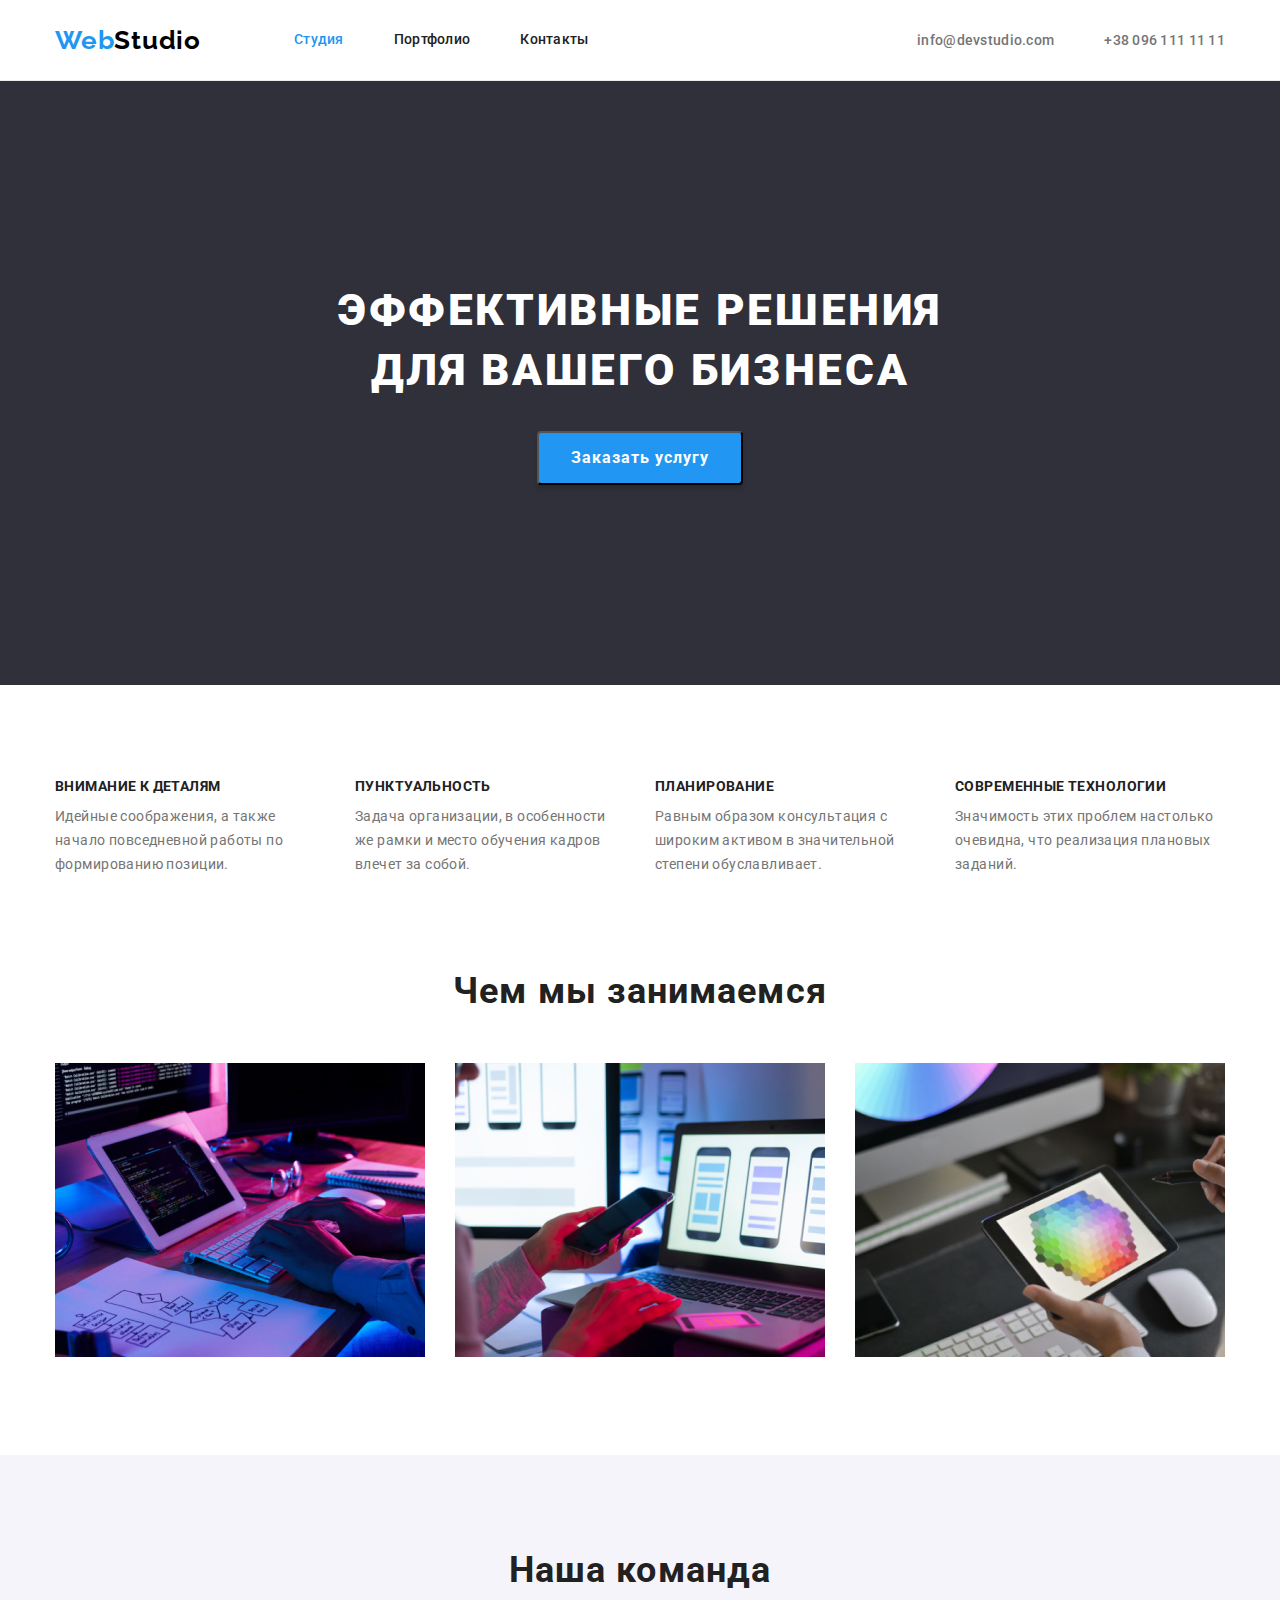
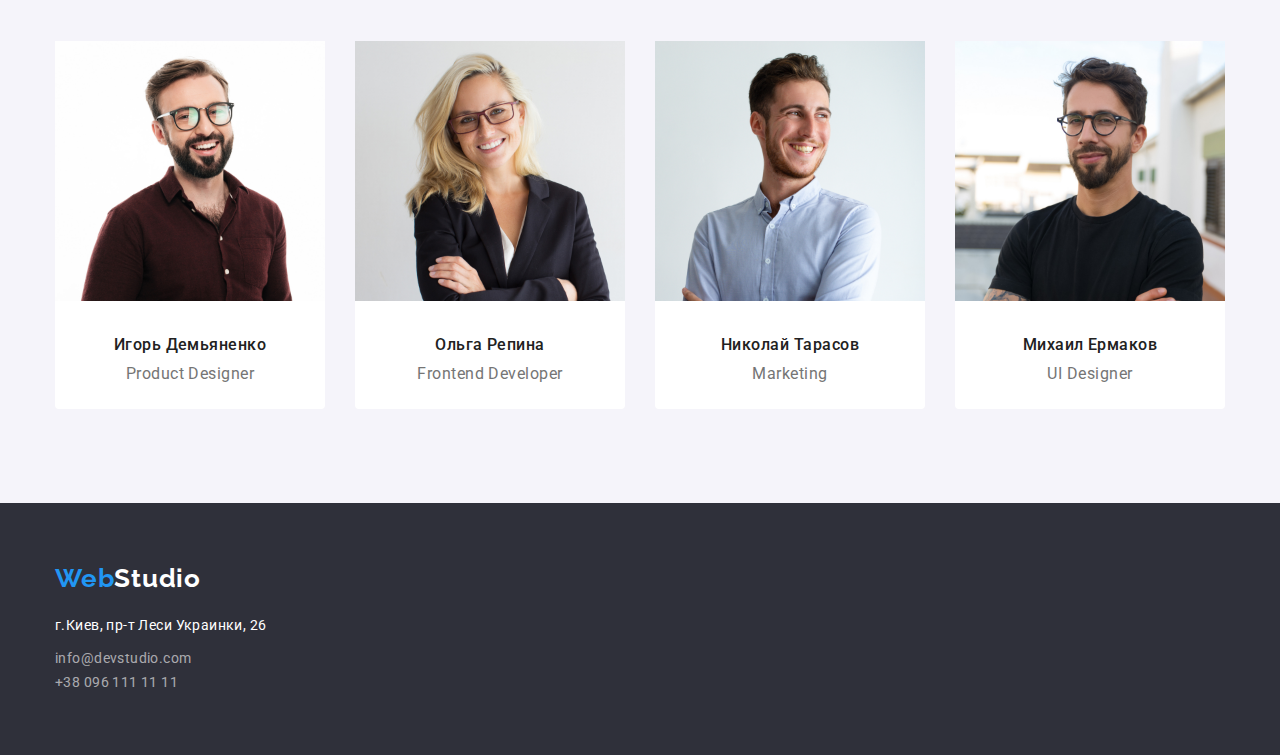
==== index.html @ 693d11c1 "Initial commit" ====
<!DOCTYPE html>
<html lang="en">
  <head>
    <meta charset="UTF-8" />
    <meta http-equiv="X-UA-Compatible" content="IE=edge" />
    <meta name="viewport" content="width=device-width, initial-scale=1.0" />
    <title>Студия</title>
    <!-- Шрифти -->
    <link rel="preconnect" href="https://fonts.googleapis.com" />
    <link rel="preconnect" href="https://fonts.gstatic.com" crossorigin />
    <link
      href="https://fonts.googleapis.com/css2?family=Raleway:wght@700&family=Roboto:wght@400;500;700;900&display=swap"
      rel="stylesheet"
    />
    <link
      rel="stylesheet"
      href="https://cdnjs.cloudflare.com/ajax/libs/modern-normalize/1.1.0/modern-normalize.min.css"
    />
    <link rel="stylesheet" href="./css/styles.css" />
  </head>

  <body>
    <!-- HEADER -->

    <header class="page-header">
      <nav class="container main-nav">
        <a href="./index.html" class="link-logo" aria-label="Логотип сайта Web Studio">
          <p class="logo">Web<span class="header-logo">Studio</span></p>
        </a>
        <ul class="site-nav list">
          <li class="item">
            <a href="./index.html" class="link current">Студия</a>
          </li>
          <li class="item">
            <a href="./portfolio.html" class="link">Портфолио</a>
          </li>
          <li class="item">
            <a href="" class="link">Контакты</a>
          </li>
        </ul>
        <ul class="header-group list">
          <li class="item">
            <a href="mailto:info@devstudio.com" class="contact-link">info@devstudio.com</a>
          </li>
          <li class="item">
            <a href="tel+380961111111" class="contact-link">+38 096 111 11 11</a>
          </li>
        </ul>
      </nav>
    </header>

    <main>
      <!-- HERO -->

      <section class="hero">
        <div class="container main-hero">
          <h1 class="hero-title">Эффективные решения<br />для вашего бизнеса</h1>
          <!-- <a href="" class="btn">Заказать услугу</a> -->

          <button class="btn" type="button">Заказать услугу</button>
        </div>
      </section>
      <!-- ABOUT -->

      <section class="about">
        <div class="container">
          <h2 class="section-title" hidden>Особенности</h2>
          <ul class="about-list list">
            <li class="item">
              <h3 class="about-txt">Внимание к деталям</h3>
              <p class="section-txt">
                Идейные соображения, а также начало повседневной работы по формированию позиции.
              </p>
            </li>
            <li class="item">
              <h3 class="about-txt">Пунктуальность</h3>
              <p class="section-txt">
                Задача организации, в особенности же рамки и место обучения кадров влечет за собой.
              </p>
            </li>
            <li class="item">
              <h3 class="about-txt">Планирование</h3>
              <p class="section-txt">
                Равным образом консультация с широким активом в значительной степени обуславливает.
              </p>
            </li>
            <li class="item">
              <h3 class="about-txt">Современные технологии</h3>
              <p class="section-txt">
                Значимость этих проблем настолько очевидна, что реализация плановых заданий.
              </p>
            </li>
          </ul>
        </div>
      </section>

      <!-- WORK -->

      <section class="work no-padding">
        <div class="container">
          <h2 class="section-title">Чем мы занимаемся</h2>
          <ul class="work-list list">
            <li class="item">
              <img
                src="./images/work-box/box-1.jpg"
                alt="написание кода"
                width="370"
                height="294"
              />
            </li>
            <li class="item">
              <img
                src="./images/work-box/box-2.jpg"
                alt="создание макета"
                width="370"
                height="294"
              />
            </li>
            <li class="item">
              <img
                src="./images/work-box/box-3.jpg"
                alt="визуальное оформление"
                width="370"
                height="294"
              />
            </li>
          </ul>
        </div>
      </section>

      <!-- TEAM -->

      <section class="section team">
        <div class="container">
          <h2 class="section-title">Наша команда</h2>
          <ul class="card-set list">
            <li class="team-card">
              <img
                class="team-img"
                src="./images/team-img/img-1.jpg"
                alt="фото Игорь Демьяненко"
                width="270"
                height="260"
              />
              <h3 class="member-title">Игорь Демьяненко</h3>
              <p class="member-position">Product Designer</p>
            </li>
            <li class="team-card">
              <img
                class="team-img"
                src="./images/team-img/img-2.jpg"
                alt="фото Ольга Репина"
                width="270"
                height="260"
              />
              <h3 class="member-title">Ольга Репина</h3>
              <p class="member-position">Frontend Developer</p>
            </li>
            <li class="team-card">
              <img
                class="team-img"
                src="./images/team-img/img-3.jpg"
                alt="фото Николай Тарасов"
                width="270"
                height="260"
              />
              <h3 class="member-title">Николай Тарасов</h3>
              <p class="member-position">Marketing</p>
            </li>
            <li class="team-card">
              <img
                class="team-img"
                src="./images/team-img/img-4.jpg"
                alt="фото Михаил Ермаков"
                width="270"
                height="260"
              />
              <h3 class="member-title">Михаил Ермаков</h3>
              <p class="member-position">UI Designer</p>
            </li>
          </ul>
        </div>
      </section>
    </main>

    <!-- FOOTER -->

    <footer class="footer no-padding">
      <div class="container footer-main">
        <a href="./index.html" class="link-logo" aria-label="Логотип сайта Web Studio">
          <p class="logo">Web<span class="footer-logo">Studio</span></p>
        </a>
        <address class="footer-group">
          <p class="contact">г.Киев, пр-т Леси Украинки, 26</p>
          <ul class="cont-list list">
            <li class="item">
              <a href="mailto:info@devstudio.com" class="contact-link">info@devstudio.com</a>
            </li>
            <li class="item">
              <a href="tel+380961111111" class="contact-link">+38 096 111 11 11</a>
            </li>
          </ul>
        </address>
      </div>
    </footer>
  </body>
</html>
---- css/styles.css ----
:root {
    --maim-font: 'Roboto', sans-serif;
    --secondary-font: 'Raleway', sans-serif;

    /*text color*/
    --main-txt-cl: #000000;
    --secondary-txt-cl: #757575;
    --accent-cl: #2196F3;
    --accent-btn-cl: #188CE8;
    --nav-cl: #212121;
    --hero-txt-cl: #ffffff;

    /* letter spacing */
    --ls-primary: 0.03em;
    --ls-second: 0.02em;
    --ls-thirt: 0.06em;

    /* background color */
    --main-bg-cl: #E5E5E5;
    --secondary-bg-cl: #F5F4FA;
    --dark-bg-cl: #2F303A;

}

/* Body */

html {
    box-sizing: border-box;
}

*,
*::before,
*::after {
    box-sizing: inherit;
}

body {
    margin: 0;
    font-family: var(--maim-font);
    background-color: var(--hero-txt-cl);
    color: var(--main-txt-cl);    
}

h1,
h2,
h3,
p {
    margin-top: 0;
    margin-bottom: 0;
}

.container {
    
    width: 1200px;
    padding: 0 15px;
    margin: 0 auto;
    /* outline: 2px solid turquoise; */
}

.list, .proj-list {
    padding: 0;
    margin: 0;
    list-style: none;
}

/* Header */

.page-header {
    border-bottom: 1px solid #ECECEC
}

.header-group,
.site-nav {
    display: flex;
}

.header-group {
    padding: 0;
    margin-left: auto;
}

.main-nav {
    display: flex;
    align-items: center; 
}

.site-nav {
    margin-left: 93px;
}


.site-nav .item + .item {
    margin-left: 50px;
}

.logo {
    margin: 0;
    padding: 0;
    /* outline: 2px solid tomato; */
}

.link-logo {
    text-decoration: none;
    font-family: var(--secondary-font);
    font-weight: 700;
    font-size: 26px;
    line-height: 1.19;
    letter-spacing: var(--ls-primary);
    color: var(--accent-cl);
}

.header-logo {
    color: var(--main-txt-cl); 
}

.site-nav .link {
    display: block;
    padding-top: 32px;
    padding-bottom: 32px;

    font-weight: 500;
    font-size: 14px;
    line-height: 1.14;
    letter-spacing: var(--ls-second);
    text-decoration: none;
    
    color: var(--nav-cl);
}

.site-nav .link:hover,
.site-nav .link:focus {
    color: var(--accent-cl);
}

.site-nav .link:active {
    color: var(--accent-cl);
    filter: drop-shadow(0px 4px 4px rgba(0, 0, 0, 0.25));
}

.link.current {
    font-weight: 500;
    font-size: 14px;
    line-height: 1.14;
    letter-spacing: var(--ls-second);

    color: var(--accent-cl);
}

/* Header Group */
.header-group .item + .item {
    margin-left: 50px;
}

.header-group .contact-link {
    font-weight: 500;
    font-size: 14px;
    line-height: 1.14;
    letter-spacing: var(--ls-second);

    color: var(--secondary-txt-cl);
    text-decoration: none;
}

.header-group .contact-link:hover,
.header-group .contact-link:focus {
    color: var(--accent-cl);
}

/* Hero */

.hero {
    padding-top: 200px;
    padding-bottom: 200px;
         
    text-align: center;
    background-color: var(--dark-bg-cl);
}

/* .container.main-hero {
    padding-top: 200px;
} */

.hero-title {
    margin-top: 0px;
    margin-bottom: 30px;

    font-weight: 900;
    font-size: 44px;
    line-height: 1.36;
    letter-spacing: var(--ls-thirt);
    text-transform: uppercase;
    
    color: var(--hero-txt-cl);
    background-color: var(--dark-bg-cl);
}

.btn {
    padding: 10px 32px;
    /* margin-bottom: 200px; */

    display: inline-block;
    font-family: inherit;
    font-weight: 700;
    font-size: 16px;
    line-height: 1.88;
    text-align: center;
    text-decoration: none;
    letter-spacing: var(--ls-thirt);

    background-color: var(--accent-cl);
    color: var(--hero-txt-cl);
    box-shadow: 0px 4px 4px rgba(0, 0, 0, 0.15);
    border-radius: 4px;
    cursor: pointer;
}

.btn:hover,
.btn:focus {
    background: var(--accent-btn-cl);
}

/* Особенности About */

.section.no-padding {
    padding-top: 0;
    padding-bottom: 0;
}

.about .list {
    display: flex;
}

.about {
    padding-top: 94px;
    padding-bottom: 94px;
}

.section-title {
    margin-top: 0;

    font-weight: 700;
    font-size: 36px;
    line-height: 1.17;
    text-align: center;
    letter-spacing: var(--ls-primary);

    color: var(--nav-cl);
}



/* .about-list {
    padding-top: 94px;
    padding-bottom: 94px;
} */

.about-list .item {
    width: 270px;
}

.about-list .item + .item {
    margin-left: 30px;
}

.about-txt {
    margin-top: 0;
    margin-bottom: 10px;
}


.list .about-txt {
    font-weight: 700;
    font-size: 14px;
    line-height: 1.14;
    letter-spacing: var(--ls-primary);
    text-transform: uppercase;
    
    color: var(--nav-cl);
}

.list .section-txt {
    margin-top: 0;
    margin-bottom: 0;

    font-size: 14px;
    line-height: 1.71;
    letter-spacing: var(--ls-primary);

    color: var(--secondary-txt-cl);
}

/* Work */

.work {
    padding-bottom: 94px;
}

.work .list {
    display: flex;
}

/* .work-list .item {
    padding-bottom: 94px;
} */

.work-list .item + .item {
    margin-left: 30px;
}

.work .section-title {
    padding-top: 0;
    padding-bottom: 0;
    margin-top: 0;
    margin-bottom: 50px;
}

/* TEAM */

.team {
    padding-top: 94px;
    padding-bottom: 94px;

}

.card-set {
    display: flex;
    margin-left: 0px;
    margin-top: 0;
    margin-bottom: 0;
    padding: 0;
}

.team-card {
    margin-left: 0;
    margin-right: 30px;

    border-radius: 0px 0px 4px 4px;
}

.team-card:last-child {
    margin-right: 0;
}

.team .section-title {
    padding-bottom: 0;
    margin-top: 0;
    margin-bottom: 50px;
}

.team {
    justify-content: center;

    background-color: var(--secondary-bg-cl);
}

.team-card {
    width: 270px;
    height: 368px;

    background-color: var(--hero-txt-cl);
}

.member-title {
    margin-top: 30px;

    font-weight: 500;
    font-size: 16px;
    line-height: 1.19;
    text-align: center;
    letter-spacing: var(--ls-primary);
    
    color: var(--nav-cl);
}

.member-position {
    margin-top: 10px;
    
    font-size: 16px;
    line-height: 1.19;
    text-align: center;
    letter-spacing: var(--ls-primary);
    
    color: var(--secondary-txt-cl);
}

/* ПОРТФОЛИО */

.filter {
    padding-top: 94px;
    padding-bottom: 94px;
}

.list-btn {
    display: flex;
    justify-content: center;
    margin-top: 0;
    margin-bottom: 50px;
    padding-left: 0;
}

.list-btn .item + .item {
    margin-left: 8px;
}

.list-btn, .proj-list a {
    list-style: none;
    text-decoration: none;
}

.list-btn button {
    padding: 6px 22px;
    

    font-family: inherit;
    font-weight: 500;
    font-size: 16px;
    line-height: 1.62;
    text-align: center;
    letter-spacing: var(--ls-primary);

    color: var(--nav-cl);
    background-color: var(--secondary-bg-cl);
    border-radius: 4px;
    border-color: var(--secondary-bg-cl);
    cursor: pointer;
}

.list-btn button:hover,
.list-btn button:focus {
    color: var(--hero-txt-cl);
    background-color: var(--accent-cl);
}

.proj-list {
    display: flex;
    flex-wrap: wrap;
}

.proj-list .item {
    width: 370px;
    margin-right: 30px;
    margin-bottom: 30px;
}

.proj-list .item:nth-child(3n) {
    margin-right: 0;
}

.proj-list .item:nth-last-child(-n+3) {
    margin-bottom: 0px;
}

.proj-name {
    font-weight: 700;
    font-size: 18px;
    line-height: 2;
    letter-spacing: var(--ls-thirt);
    margin-bottom: 4px;

    color: var(--nav-cl);
}

.proj-type {
    font-weight: 400;
    font-size: 16px;
    line-height: 1.88;
    letter-spacing: var(--ls-primary);

    color: var(--secondary-txt-cl);
}

.card-image {
    display: block;
}

.border-card {
    border: 1px solid #EEEEEE;
    padding: 20px 24px;
}

/* Footer */

.footer {
    padding-top: 60px;
    padding-bottom: 60px;
    background-color: var(--dark-bg-cl);
}

.cont-list .item {
    padding-top: 0;
    padding-bottom: 0;
}

.contact {
    margin-bottom: 9px;
}

.footer-main {
    display: block;
}

.footer-main .logo {
    margin-bottom: 20px;
}
.footer-logo {
    color: var(--hero-txt-cl);
}

.footer-group {
    display: block;
    /* padding-bottom: 60px; */
    width: 231px;
}

.cont-list {
    display: block;
}

/* .cont-list .contact-link {
    margin-bottom: 9px;
} */

.footer-group .contact-link {
    margin-bottom: 9px;
    font-style: normal;
    font-size: 14px;
    line-height: 1.71;
    letter-spacing: var(--ls-primary);

    color: rgba(255, 255, 255, 0.6);
    text-decoration: none;
}

.footer-group .contact-link:hover,
.footer-group .contact-link:focus {
    color: var(--accent-cl);
}

.contact {
    font-family: inherit;
    font-style: normal;
    font-size: 14px;
    line-height: 1.71;
    letter-spacing: var(--ls-primary);
    color: var(--hero-txt-cl);
}
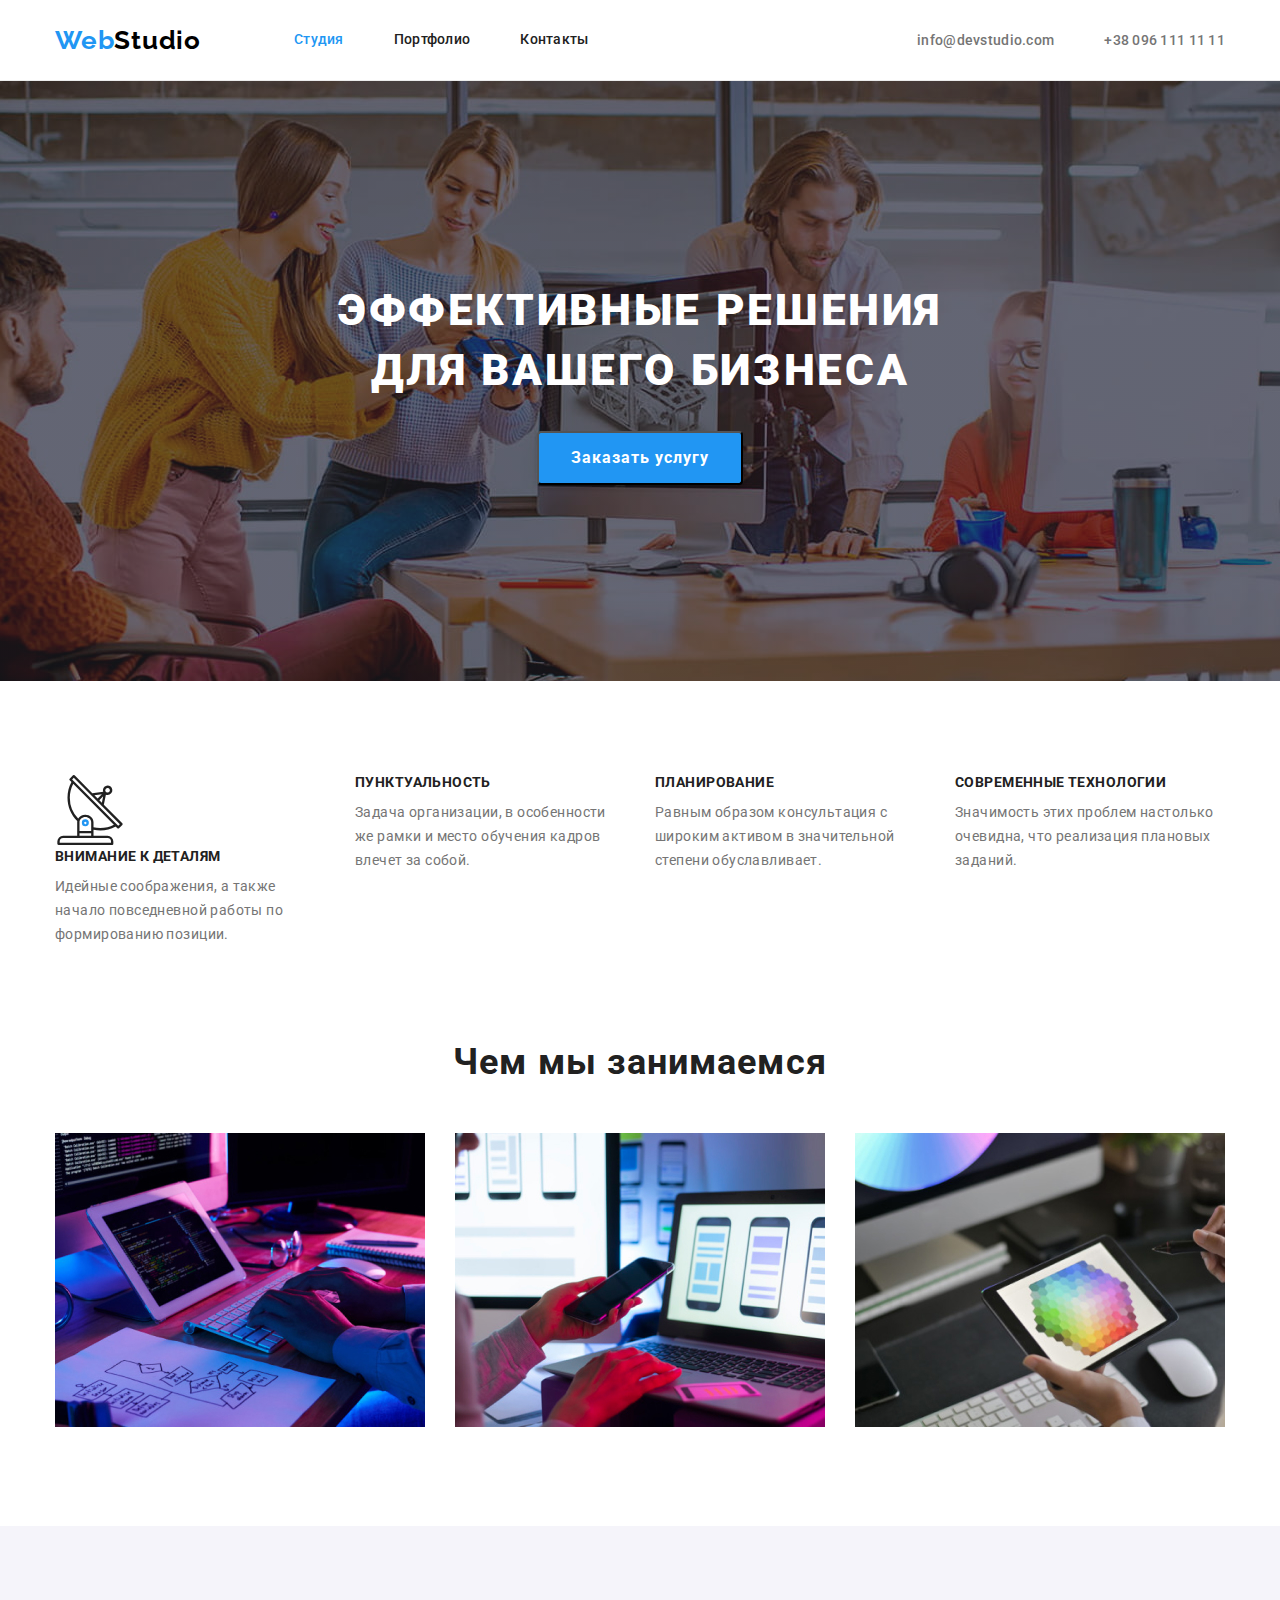
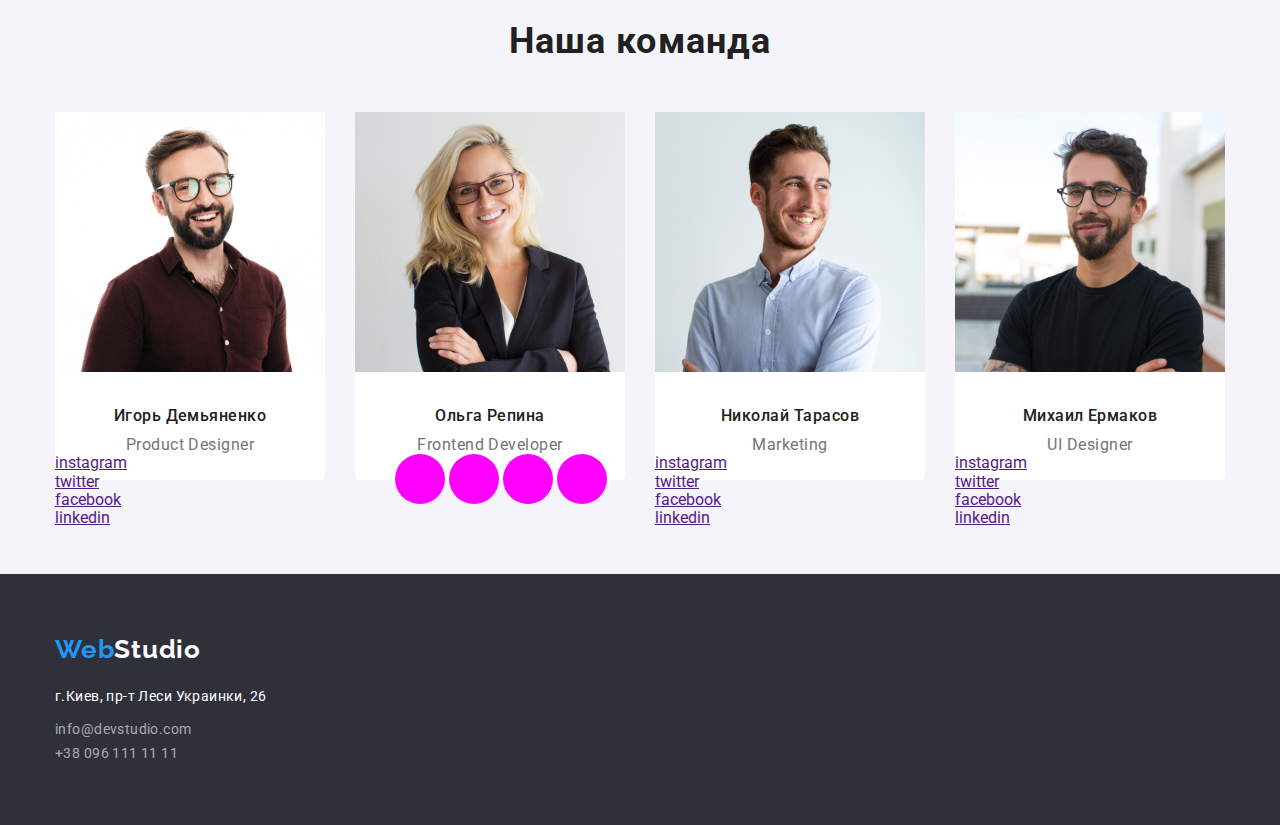
==== commit 72de4b6d: "try1" ====
--- a/index.html
+++ b/index.html
@@ -58,7 +58,6 @@
           <!-- <a href="" class="btn">Заказать услугу</a> -->
 
           <button class="btn" type="button">Заказать услугу</button>
-        </div>
       </section>
       <!-- ABOUT -->
 
@@ -66,25 +65,30 @@
         <div class="container">
           <h2 class="section-title" hidden>Особенности</h2>
           <ul class="about-list list">
-            <li class="item">
+            <li class="item icon-antenna">
+              <!-- <div class="icon-border"> -->
+              <svg class="about-icon" width="70" height="70">
+                <use href="./images/icons/symbol-defs.svg#icon-antenna"></use>
+              </svg>
+              <!-- </div> -->
               <h3 class="about-txt">Внимание к деталям</h3>
               <p class="section-txt">
                 Идейные соображения, а также начало повседневной работы по формированию позиции.
               </p>
             </li>
-            <li class="item">
+            <li class="item icon-clock">
               <h3 class="about-txt">Пунктуальность</h3>
               <p class="section-txt">
                 Задача организации, в особенности же рамки и место обучения кадров влечет за собой.
               </p>
             </li>
-            <li class="item">
+            <li class="item icon-diagramma">
               <h3 class="about-txt">Планирование</h3>
               <p class="section-txt">
                 Равным образом консультация с широким активом в значительной степени обуславливает.
               </p>
             </li>
-            <li class="item">
+            <li class="item icon-astronaut">
               <h3 class="about-txt">Современные технологии</h3>
               <p class="section-txt">
                 Значимость этих проблем настолько очевидна, что реализация плановых заданий.
@@ -144,6 +148,28 @@
               />
               <h3 class="member-title">Игорь Демьяненко</h3>
               <p class="member-position">Product Designer</p>
+              <ul class="social list">
+                  <li class="social-item">
+                    <a class="social-link link" href="" target="_blank" rel="noopener noreferrer"
+                      >instagram</a
+                    >
+                  </li>
+                  <li class="social-item">
+                    <a class="social-link link" href="" target="_blank" rel="noopener noreferrer"
+                      >twitter</a
+                    >
+                  </li>
+                  <li class="social-item">
+                    <a class="social-link link" href="" target="_blank" rel="noopener noreferrer"
+                      >facebook</a
+                    >
+                  </li>
+                  <li class="social-item">
+                    <a class="social-link link" href="" target="_blank" rel="noopener noreferrer"
+                      >linkedin</a
+                    >
+                  </li>
+                </ul>
             </li>
             <li class="team-card">
               <img
@@ -155,6 +181,37 @@
               />
               <h3 class="member-title">Ольга Репина</h3>
               <p class="member-position">Frontend Developer</p>
+              <ul>
+                <li class="team-card-bg">
+                  <a href="" class="social-link">
+                    <svg class="social-icon" width="20" height="20">
+                      <use href="./images/icons/symbol-defs.svg#instagram"></use>
+                    </svg>
+                  </a>
+                </li>
+                <li class="team-card-bg">
+                  <a href="" class="social-link">
+                    <svg class="social-icon" width="20" height="20">
+                      <use href="./images/icons/symbol-defs.svg#twitter"></use>
+                    </svg>
+                  </a>
+                </li>
+                <li class="team-card-bg">
+                  <a href="" class="social-link">
+                    <svg class="social-icon" width="20" height="20">
+                      <use href="./images/icons/symbol-defs.svg#facebook"></use>
+                    </svg>
+                  </a>
+                </li>
+                <li class="team-card-bg">
+                  <a href="" class="social-link">
+                    <svg class="social-icon" width="20" height="20">
+                      <use href="./images/icons/symbol-defs.svg#linkedin"></use>
+                    </svg>
+                  </a>
+                </li>
+                
+              </ul>
             </li>
             <li class="team-card">
               <img
@@ -166,6 +223,28 @@
               />
               <h3 class="member-title">Николай Тарасов</h3>
               <p class="member-position">Marketing</p>
+              <ul class="social list">
+                  <li class="social-item">
+                    <a class="social-link link" href="" target="_blank" rel="noopener noreferrer"
+                      >instagram</a
+                    >
+                  </li>
+                  <li class="social-item">
+                    <a class="social-link link" href="" target="_blank" rel="noopener noreferrer"
+                      >twitter</a
+                    >
+                  </li>
+                  <li class="social-item">
+                    <a class="social-link link" href="" target="_blank" rel="noopener noreferrer"
+                      >facebook</a
+                    >
+                  </li>
+                  <li class="social-item">
+                    <a class="social-link link" href="" target="_blank" rel="noopener noreferrer"
+                      >linkedin</a
+                    >
+                  </li>
+                </ul>
             </li>
             <li class="team-card">
               <img
@@ -177,6 +256,28 @@
               />
               <h3 class="member-title">Михаил Ермаков</h3>
               <p class="member-position">UI Designer</p>
+              <ul class="social list">
+                  <li class="social-item">
+                    <a class="social-link link" href="" target="_blank" rel="noopener noreferrer"
+                      >instagram</a
+                    >
+                  </li>
+                  <li class="social-item">
+                    <a class="social-link link" href="" target="_blank" rel="noopener noreferrer"
+                      >twitter</a
+                    >
+                  </li>
+                  <li class="social-item">
+                    <a class="social-link link" href="" target="_blank" rel="noopener noreferrer"
+                      >facebook</a
+                    >
+                  </li>
+                  <li class="social-item">
+                    <a class="social-link link" href="" target="_blank" rel="noopener noreferrer"
+                      >linkedin</a
+                    >
+                  </li>
+                </ul>
             </li>
           </ul>
         </div>
--- a/css/styles.css
+++ b/css/styles.css
@@ -161,19 +161,51 @@
     text-decoration: none;
 }
 
+
+
 .header-group .contact-link:hover,
 .header-group .contact-link:focus {
     color: var(--accent-cl);
 }
 
+/* .header-group .contact-link::before {
+    content: "";
+    width: 20px;
+    height: 20px;
+    margin-right: 10px; */
+    /* background-color: red; */
+    /* background-image: url(../images/Logo/WebStudio.png);
+    background-size: contain; */
+    /* outline: 1px solid plum;
+}
+
+.header-group .contact-link::before:hover,
+.header-group .contact-link::before:focus {
+    color: var(--accent-cl);
+} */
+
+
+
 /* Hero */
 
 .hero {
     padding-top: 200px;
     padding-bottom: 200px;
+    
          
     text-align: center;
     background-color: var(--dark-bg-cl);
+    background-image: linear-gradient(
+        to right, rgba(47, 48, 58, 0.4), rgba(47, 48, 58, 0.4)),
+        url(../images/background/Img-rep.jpg);
+    background-repeat: no-repeat;
+    background-position: center;
+    background-size: cover;
+    margin-left: auto;
+    margin-right: auto;
+    height: 600px;
+    max-width: 1600px;
+    
 }
 
 /* .container.main-hero {
@@ -191,7 +223,7 @@
     text-transform: uppercase;
     
     color: var(--hero-txt-cl);
-    background-color: var(--dark-bg-cl);
+    /* background-color: var(--dark-bg-cl); */
 }
 
 .btn {
@@ -262,9 +294,52 @@
     margin-left: 30px;
 }
 
+.about-list .item: {
+    display: block;
+    content: "";
+    
+    height: 120px;
+    
+    
+    background-size: contain;
+    background-repeat: no-repeat;
+    background-position: center;
+    background-color: #F5F4FA;
+    margin-bottom: 30px;
+}
+
+/* .icon-antenna::before {
+    background-image: url(../images/icons/antenna\ 1.svg);
+}
+
+.icon-clock::before {
+    background-image: url(../images/icons/clock\ 1.svg);
+}
+
+.icon-diagramma::before {
+    background-image: url(../images/icons/diagram\ 1.svg);
+}
+
+.icon-astronaut::before {
+    background-image: url(../images/icons/astronaut\ 1.svg);
+} */
+
 .about-txt {
     margin-top: 0;
     margin-bottom: 10px;
+}
+
+.icon-border {
+    width: 270px;
+    height: 120px;
+    
+    border-radius: 4px;
+    border: 1px solid rgba(175, 177, 184, 1)
+}
+
+.about-icon {
+    bo
+    align-items: center;
 }
 
 
@@ -359,6 +434,27 @@
 
     background-color: var(--hero-txt-cl);
 }
+
+.team-card-bg {
+    display: inline-block;
+    height: 50px;
+    width: 50px;
+    /* background-image: url(../images/icons/Logo.svg); */
+    background-color:#f0f;
+    background-size: 20px;
+    background-repeat: no-repeat;
+    background-position: center;
+    border-radius: 50%;
+}
+
+.team-card-bg:hover {
+    background-color: teal;
+} 
+
+/* .social-link {
+    display: inline-block;
+
+} */
 
 .member-title {
     margin-top: 30px;
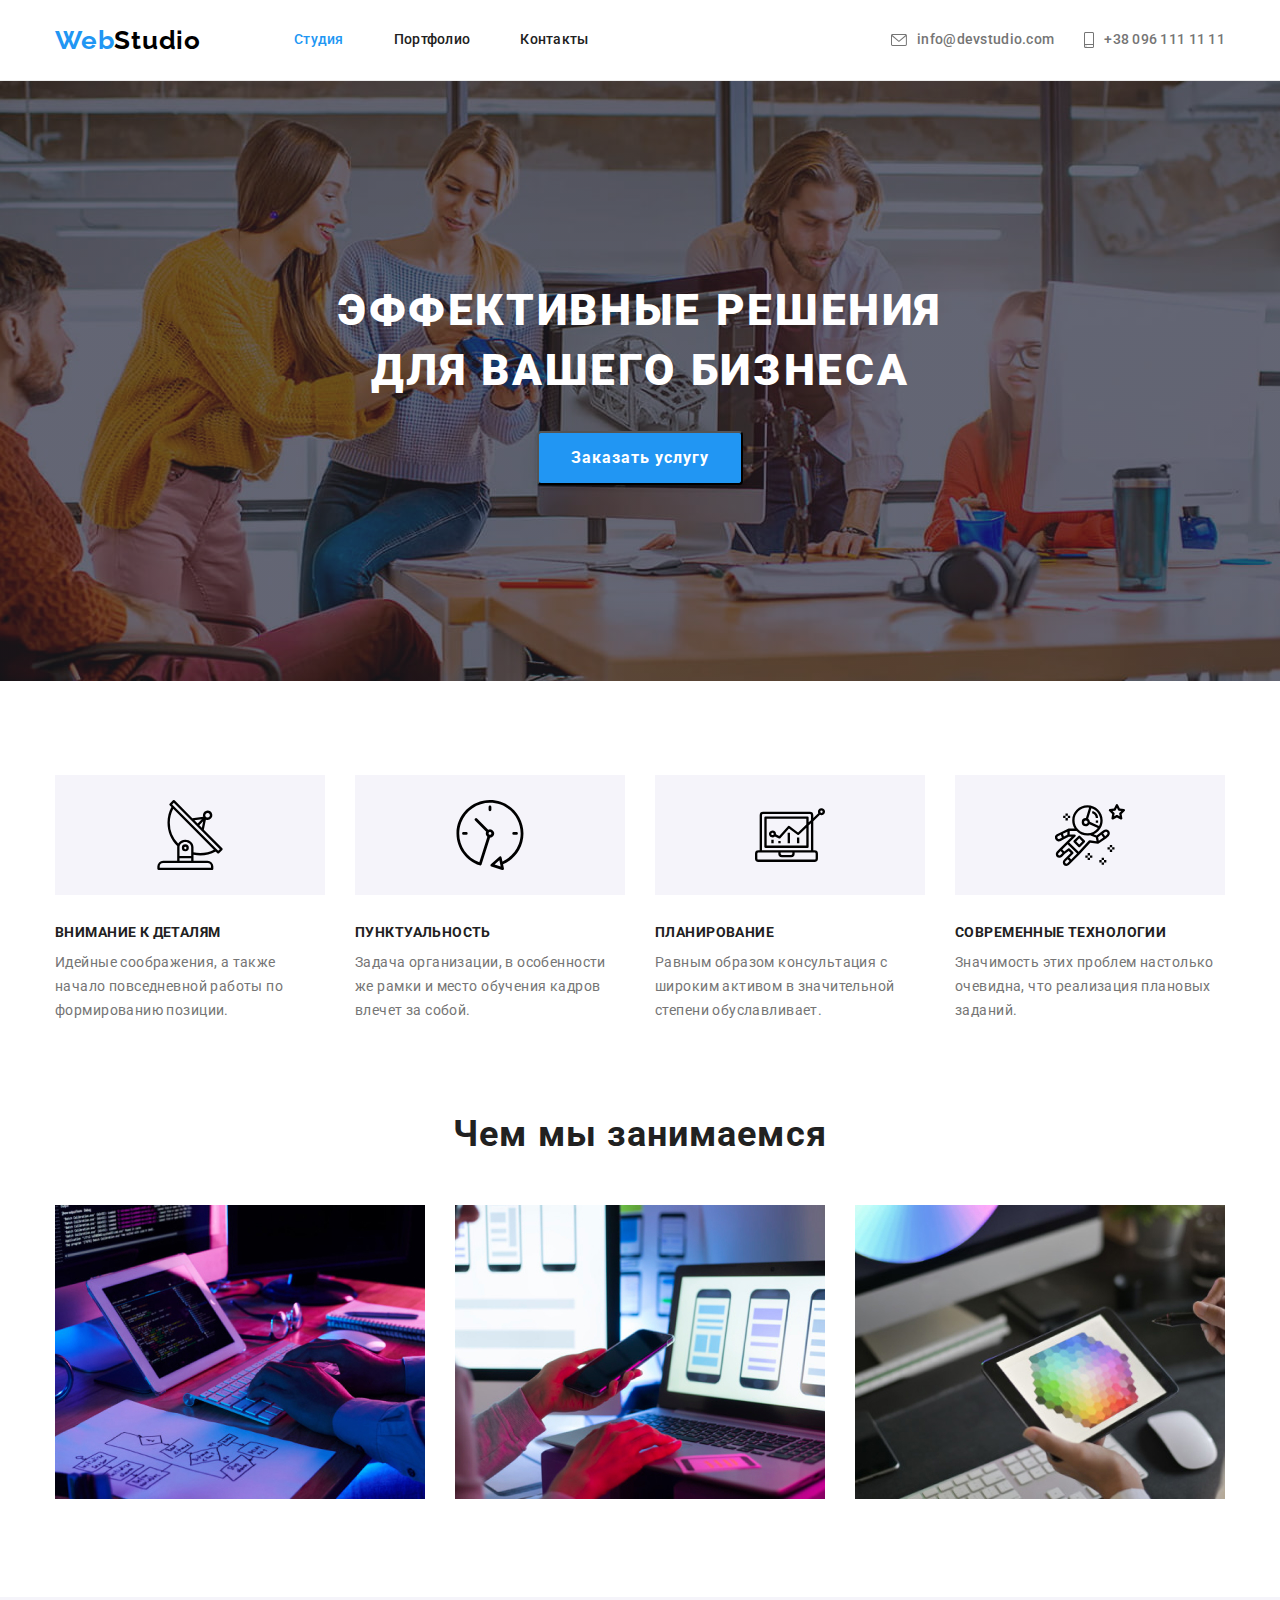
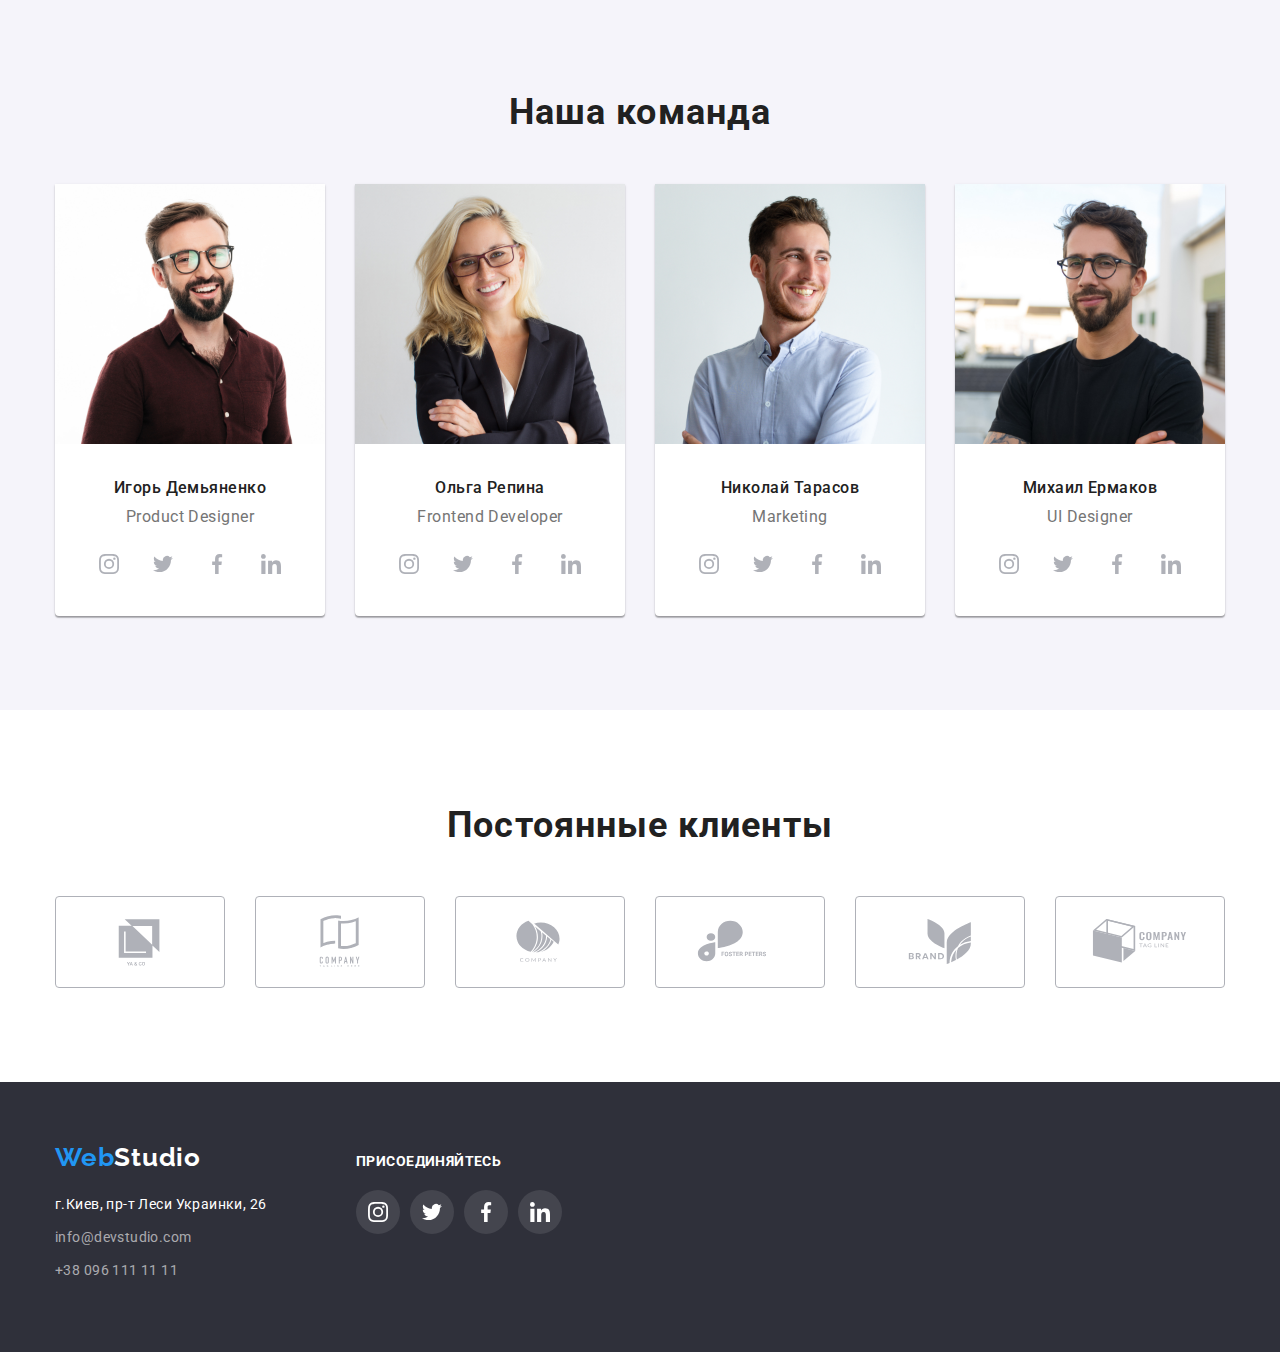
==== commit 7b70ca51: "HW4" ====
--- a/index.html
+++ b/index.html
@@ -39,11 +39,21 @@
           </li>
         </ul>
         <ul class="header-group list">
-          <li class="item">
-            <a href="mailto:info@devstudio.com" class="contact-link">info@devstudio.com</a>
+          <li class="header-item item">
+            <a href="mailto:info@devstudio.com" class="contact-link">
+              <svg class="icon-header" width="16" height="12">
+                <use href="./images/icons.svg#envelope"></use>
+              </svg>
+              info@devstudio.com</a
+            >
           </li>
-          <li class="item">
-            <a href="tel+380961111111" class="contact-link">+38 096 111 11 11</a>
+          <li class="header-item item">
+            <a href="tel+380961111111" class="contact-link">
+              <svg class="icon-header" width="10" height="16">
+                <use href="./images/icons.svg#smartphone"></use>
+              </svg>
+              +38 096 111 11 11</a
+            >
           </li>
         </ul>
       </nav>
@@ -58,6 +68,7 @@
           <!-- <a href="" class="btn">Заказать услугу</a> -->
 
           <button class="btn" type="button">Заказать услугу</button>
+        </div>
       </section>
       <!-- ABOUT -->
 
@@ -65,30 +76,45 @@
         <div class="container">
           <h2 class="section-title" hidden>Особенности</h2>
           <ul class="about-list list">
-            <li class="item icon-antenna">
-              <!-- <div class="icon-border"> -->
-              <svg class="about-icon" width="70" height="70">
-                <use href="./images/icons/symbol-defs.svg#icon-antenna"></use>
-              </svg>
-              <!-- </div> -->
+            <li class="item">
+              <div class="icon-border">
+                <svg class="about-icon" width="70" height="70">
+                  <use href="./images/icons.svg#antenna"></use>
+                </svg>
+              </div>
               <h3 class="about-txt">Внимание к деталям</h3>
               <p class="section-txt">
                 Идейные соображения, а также начало повседневной работы по формированию позиции.
               </p>
             </li>
-            <li class="item icon-clock">
+            <li class="item">
+              <div class="icon-border">
+                <svg class="about-icon" width="70" height="70">
+                  <use href="./images/icons.svg#clock"></use>
+                </svg>
+              </div>
               <h3 class="about-txt">Пунктуальность</h3>
               <p class="section-txt">
                 Задача организации, в особенности же рамки и место обучения кадров влечет за собой.
               </p>
             </li>
-            <li class="item icon-diagramma">
+            <li class="item">
+              <div class="icon-border">
+                <svg class="about-icon" width="70" height="70">
+                  <use href="./images/icons.svg#diagram"></use>
+                </svg>
+              </div>
               <h3 class="about-txt">Планирование</h3>
               <p class="section-txt">
                 Равным образом консультация с широким активом в значительной степени обуславливает.
               </p>
             </li>
-            <li class="item icon-astronaut">
+            <li class="item">
+              <div class="icon-border">
+                <svg class="about-icon" width="70" height="70">
+                  <use href="./images/icons.svg#astronaut"></use>
+                </svg>
+              </div>
               <h3 class="about-txt">Современные технологии</h3>
               <p class="section-txt">
                 Значимость этих проблем настолько очевидна, что реализация плановых заданий.
@@ -146,30 +172,64 @@
                 width="270"
                 height="260"
               />
-              <h3 class="member-title">Игорь Демьяненко</h3>
-              <p class="member-position">Product Designer</p>
-              <ul class="social list">
-                  <li class="social-item">
-                    <a class="social-link link" href="" target="_blank" rel="noopener noreferrer"
-                      >instagram</a
-                    >
-                  </li>
-                  <li class="social-item">
-                    <a class="social-link link" href="" target="_blank" rel="noopener noreferrer"
-                      >twitter</a
-                    >
-                  </li>
-                  <li class="social-item">
-                    <a class="social-link link" href="" target="_blank" rel="noopener noreferrer"
-                      >facebook</a
-                    >
-                  </li>
-                  <li class="social-item">
-                    <a class="social-link link" href="" target="_blank" rel="noopener noreferrer"
-                      >linkedin</a
-                    >
+              <div class="member-group">
+                <h3 class="member-title">Игорь Демьяненко</h3>
+                <p class="member-position">Product Designer</p>
+                <ul class="social list">
+                  <li class="socials-item">
+                    <a
+                      class="social-link link"
+                      href=""
+                      target="_blank"
+                      rel="noopener noreferrer"
+                      aria-label="иконка Instagram"
+                    >
+                      <svg class="socials-icon" width="20" height="20">
+                        <use href="./images/icons.svg#instagram"></use>
+                      </svg>
+                    </a>
+                  </li>
+                  <li class="socials-item">
+                    <a
+                      class="social-link link"
+                      href=""
+                      target="_blank"
+                      rel="noopener noreferrer"
+                      aria-label="иконка Twitter"
+                    >
+                      <svg class="socials-icon" width="20" height="20">
+                        <use href="./images/icons.svg#twitter"></use>
+                      </svg>
+                    </a>
+                  </li>
+                  <li class="socials-item">
+                    <a
+                      class="social-link link"
+                      href=""
+                      target="_blank"
+                      rel="noopener noreferrer"
+                      aria-label="иконка Facebook"
+                    >
+                      <svg class="socials-icon" width="20" height="20">
+                        <use href="./images/icons.svg#facebook"></use>
+                      </svg>
+                    </a>
+                  </li>
+                  <li class="socials-item">
+                    <a
+                      class="social-link link"
+                      href=""
+                      target="_blank"
+                      rel="noopener noreferrer"
+                      aria-label="иконка Linkedin"
+                    >
+                      <svg class="socials-icon" width="20" height="20">
+                        <use href="./images/icons.svg#linkedin"></use>
+                      </svg>
+                    </a>
                   </li>
                 </ul>
+              </div>
             </li>
             <li class="team-card">
               <img
@@ -179,39 +239,64 @@
                 width="270"
                 height="260"
               />
-              <h3 class="member-title">Ольга Репина</h3>
-              <p class="member-position">Frontend Developer</p>
-              <ul>
-                <li class="team-card-bg">
-                  <a href="" class="social-link">
-                    <svg class="social-icon" width="20" height="20">
-                      <use href="./images/icons/symbol-defs.svg#instagram"></use>
-                    </svg>
-                  </a>
-                </li>
-                <li class="team-card-bg">
-                  <a href="" class="social-link">
-                    <svg class="social-icon" width="20" height="20">
-                      <use href="./images/icons/symbol-defs.svg#twitter"></use>
-                    </svg>
-                  </a>
-                </li>
-                <li class="team-card-bg">
-                  <a href="" class="social-link">
-                    <svg class="social-icon" width="20" height="20">
-                      <use href="./images/icons/symbol-defs.svg#facebook"></use>
-                    </svg>
-                  </a>
-                </li>
-                <li class="team-card-bg">
-                  <a href="" class="social-link">
-                    <svg class="social-icon" width="20" height="20">
-                      <use href="./images/icons/symbol-defs.svg#linkedin"></use>
-                    </svg>
-                  </a>
-                </li>
-                
-              </ul>
+              <div class="member-group">
+                <h3 class="member-title">Ольга Репина</h3>
+                <p class="member-position">Frontend Developer</p>
+                <ul class="social list">
+                  <li class="socials-item">
+                    <a
+                      class="social-link link"
+                      href=""
+                      target="_blank"
+                      rel="noopener noreferrer"
+                      aria-label="иконка Instagram"
+                    >
+                      <svg class="socials-icon" width="20" height="20">
+                        <use href="./images/icons.svg#instagram"></use>
+                      </svg>
+                    </a>
+                  </li>
+                  <li class="socials-item">
+                    <a
+                      class="social-link link"
+                      href=""
+                      target="_blank"
+                      rel="noopener noreferrer"
+                      aria-label="иконка Twitter"
+                    >
+                      <svg class="socials-icon" width="20" height="20">
+                        <use href="./images/icons.svg#twitter"></use>
+                      </svg>
+                    </a>
+                  </li>
+                  <li class="socials-item">
+                    <a
+                      class="social-link link"
+                      href=""
+                      target="_blank"
+                      rel="noopener noreferrer"
+                      aria-label="иконка Facebook"
+                    >
+                      <svg class="socials-icon" width="20" height="20">
+                        <use href="./images/icons.svg#facebook"></use>
+                      </svg>
+                    </a>
+                  </li>
+                  <li class="socials-item">
+                    <a
+                      class="social-link link"
+                      href=""
+                      target="_blank"
+                      rel="noopener noreferrer"
+                      aria-label="иконка Linkedin"
+                    >
+                      <svg class="socials-icon" width="20" height="20">
+                        <use href="./images/icons.svg#linkedin"></use>
+                      </svg>
+                    </a>
+                  </li>
+                </ul>
+              </div>
             </li>
             <li class="team-card">
               <img
@@ -221,30 +306,64 @@
                 width="270"
                 height="260"
               />
-              <h3 class="member-title">Николай Тарасов</h3>
-              <p class="member-position">Marketing</p>
-              <ul class="social list">
-                  <li class="social-item">
-                    <a class="social-link link" href="" target="_blank" rel="noopener noreferrer"
-                      >instagram</a
-                    >
-                  </li>
-                  <li class="social-item">
-                    <a class="social-link link" href="" target="_blank" rel="noopener noreferrer"
-                      >twitter</a
-                    >
-                  </li>
-                  <li class="social-item">
-                    <a class="social-link link" href="" target="_blank" rel="noopener noreferrer"
-                      >facebook</a
-                    >
-                  </li>
-                  <li class="social-item">
-                    <a class="social-link link" href="" target="_blank" rel="noopener noreferrer"
-                      >linkedin</a
-                    >
+              <div class="member-group">
+                <h3 class="member-title">Николай Тарасов</h3>
+                <p class="member-position">Marketing</p>
+                <ul class="social list">
+                  <li class="socials-item">
+                    <a
+                      class="social-link link"
+                      href=""
+                      target="_blank"
+                      rel="noopener noreferrer"
+                      aria-label="иконка Instagram"
+                    >
+                      <svg class="socials-icon" width="20" height="20">
+                        <use href="./images/icons.svg#instagram"></use>
+                      </svg>
+                    </a>
+                  </li>
+                  <li class="socials-item">
+                    <a
+                      class="social-link link"
+                      href=""
+                      target="_blank"
+                      rel="noopener noreferrer"
+                      aria-label="иконка Twitter"
+                    >
+                      <svg class="socials-icon" width="20" height="20">
+                        <use href="./images/icons.svg#twitter"></use>
+                      </svg>
+                    </a>
+                  </li>
+                  <li class="socials-item">
+                    <a
+                      class="social-link link"
+                      href=""
+                      target="_blank"
+                      rel="noopener noreferrer"
+                      aria-label="иконка Facebook"
+                    >
+                      <svg class="socials-icon" width="20" height="20">
+                        <use href="./images/icons.svg#facebook"></use>
+                      </svg>
+                    </a>
+                  </li>
+                  <li class="socials-item">
+                    <a
+                      class="social-link link"
+                      href=""
+                      target="_blank"
+                      rel="noopener noreferrer"
+                      aria-label="иконка Linkedin"
+                    >
+                      <svg class="socials-icon" width="20" height="20">
+                        <use href="./images/icons.svg#linkedin"></use>
+                      </svg>
+                    </a>
                   </li>
                 </ul>
+              </div>
             </li>
             <li class="team-card">
               <img
@@ -254,30 +373,104 @@
                 width="270"
                 height="260"
               />
-              <h3 class="member-title">Михаил Ермаков</h3>
-              <p class="member-position">UI Designer</p>
-              <ul class="social list">
-                  <li class="social-item">
-                    <a class="social-link link" href="" target="_blank" rel="noopener noreferrer"
-                      >instagram</a
-                    >
-                  </li>
-                  <li class="social-item">
-                    <a class="social-link link" href="" target="_blank" rel="noopener noreferrer"
-                      >twitter</a
-                    >
-                  </li>
-                  <li class="social-item">
-                    <a class="social-link link" href="" target="_blank" rel="noopener noreferrer"
-                      >facebook</a
-                    >
-                  </li>
-                  <li class="social-item">
-                    <a class="social-link link" href="" target="_blank" rel="noopener noreferrer"
-                      >linkedin</a
-                    >
+              <div class="member-group">
+                <h3 class="member-title">Михаил Ермаков</h3>
+                <p class="member-position">UI Designer</p>
+                <ul class="social list">
+                  <li class="socials-item">
+                    <a
+                      class="social-link link"
+                      href=""
+                      target="_blank"
+                      rel="noopener noreferrer"
+                      aria-label="иконка Instagram"
+                    >
+                      <svg class="socials-icon" width="20" height="20">
+                        <use href="./images/icons.svg#instagram"></use>
+                      </svg>
+                    </a>
+                  </li>
+                  <li class="socials-item">
+                    <a
+                      class="social-link link"
+                      href=""
+                      target="_blank"
+                      rel="noopener noreferrer"
+                      aria-label="иконка Twitter"
+                    >
+                      <svg class="socials-icon" width="20" height="20">
+                        <use href="./images/icons.svg#twitter"></use>
+                      </svg>
+                    </a>
+                  </li>
+                  <li class="socials-item">
+                    <a
+                      class="social-link link"
+                      href=""
+                      target="_blank"
+                      rel="noopener noreferrer"
+                      aria-label="иконка Facebook"
+                    >
+                      <svg class="socials-icon" width="20" height="20">
+                        <use href="./images/icons.svg#facebook"></use>
+                      </svg>
+                    </a>
+                  </li>
+                  <li class="socials-item">
+                    <a
+                      class="social-link link"
+                      href=""
+                      target="_blank"
+                      rel="noopener noreferrer"
+                      aria-label="иконка Linkedin"
+                    >
+                      <svg class="socials-icon" width="20" height="20">
+                        <use href="./images/icons.svg#linkedin"></use>
+                      </svg>
+                    </a>
                   </li>
                 </ul>
+              </div>
+            </li>
+          </ul>
+        </div>
+      </section>
+
+      <!-- Секція Клієнти -->
+
+      <section class="section clients">
+        <div class="container">
+          <h2 class="section-title">Постоянные клиенты</h2>
+          <ul class="client-list list">
+            <li class="client-item">
+              <svg class="client-icon" width="106" height="60">
+                <use href="./images/icons.svg#logo1"></use>
+              </svg>
+            </li>
+            <li class="client-item">
+              <svg class="client-icon" width="106" height="60">
+                <use href="./images/icons.svg#logo2"></use>
+              </svg>
+            </li>
+            <li class="client-item">
+              <svg class="client-icon" width="106" height="60">
+                <use href="./images/icons.svg#logo3"></use>
+              </svg>
+            </li>
+            <li class="client-item">
+              <svg class="client-icon" width="106" height="60">
+                <use href="./images/icons.svg#logo4"></use>
+              </svg>
+            </li>
+            <li class="client-item">
+              <svg class="client-icon" width="106" height="60">
+                <use href="./images/icons.svg#logo5"></use>
+              </svg>
+            </li>
+            <li class="client-item">
+              <svg class="client-icon" width="106" height="60">
+                <use href="./images/icons.svg#logo6"></use>
+              </svg>
             </li>
           </ul>
         </div>
@@ -287,21 +480,80 @@
     <!-- FOOTER -->
 
     <footer class="footer no-padding">
-      <div class="container footer-main">
-        <a href="./index.html" class="link-logo" aria-label="Логотип сайта Web Studio">
-          <p class="logo">Web<span class="footer-logo">Studio</span></p>
-        </a>
-        <address class="footer-group">
-          <p class="contact">г.Киев, пр-т Леси Украинки, 26</p>
-          <ul class="cont-list list">
-            <li class="item">
-              <a href="mailto:info@devstudio.com" class="contact-link">info@devstudio.com</a>
-            </li>
-            <li class="item">
-              <a href="tel+380961111111" class="contact-link">+38 096 111 11 11</a>
+      <div class="container">
+        <div class="footer-main">
+          <a href="./index.html" class="link-logo" aria-label="Логотип сайта Web Studio">
+            <p class="logo">Web<span class="footer-logo">Studio</span></p>
+          </a>
+          <address class="footer-group">
+            <p class="contact">г.Киев, пр-т Леси Украинки, 26</p>
+            <ul class="cont-list list">
+              <li class="item">
+                <a href="mailto:info@devstudio.com" class="contact-link">info@devstudio.com</a>
+              </li>
+              <li class="item">
+                <a href="tel+380961111111" class="contact-link">+38 096 111 11 11</a>
+              </li>
+            </ul>
+          </address>
+        </div>
+        <div class="join-group">
+          <h3 class="join-title">Присоединяйтесь</h3>
+          <ul class="social list">
+            <li class="socials-item">
+              <a
+                class="social-link link footer-link"
+                href=""
+                target="_blank"
+                rel="noopener noreferrer"
+                aria-label="иконка Instagram"
+              >
+                <svg class="socials-icon" width="20" height="20">
+                  <use href="./images/icons.svg#instagram"></use>
+                </svg>
+              </a>
+            </li>
+            <li class="socials-item">
+              <a
+                class="social-link link footer-link"
+                href=""
+                target="_blank"
+                rel="noopener noreferrer"
+                aria-label="иконка Twitter"
+              >
+                <svg class="socials-icon" width="20" height="20">
+                  <use href="./images/icons.svg#twitter"></use>
+                </svg>
+              </a>
+            </li>
+            <li class="socials-item">
+              <a
+                class="social-link link footer-link"
+                href=""
+                target="_blank"
+                rel="noopener noreferrer"
+                aria-label="иконка Facebook"
+              >
+                <svg class="socials-icon" width="20" height="20">
+                  <use href="./images/icons.svg#facebook"></use>
+                </svg>
+              </a>
+            </li>
+            <li class="socials-item">
+              <a
+                class="social-link link footer-link"
+                href=""
+                target="_blank"
+                rel="noopener noreferrer"
+                aria-label="иконка Linkedin"
+              >
+                <svg class="socials-icon" width="20" height="20">
+                  <use href="./images/icons.svg#linkedin"></use>
+                </svg>
+              </a>
             </li>
           </ul>
-        </address>
+        </div>
       </div>
     </footer>
   </body>
--- a/css/styles.css
+++ b/css/styles.css
@@ -77,6 +77,12 @@
 .header-group {
     padding: 0;
     margin-left: auto;
+    align-items: center;
+}
+
+.icon-header {
+    fill: currentColor;
+    margin-right: 10px;
 }
 
 .main-nav {
@@ -148,14 +154,24 @@
 
 /* Header Group */
 .header-group .item + .item {
-    margin-left: 50px;
-}
+    margin-left: 30px;
+}
+
+.header-group {
+    display: flex;
+    align-items: center;
+}
+
+/* .header-item {
+    align-items: center;
+} */
 
 .header-group .contact-link {
     font-weight: 500;
     font-size: 14px;
     line-height: 1.14;
     letter-spacing: var(--ls-second);
+    
 
     color: var(--secondary-txt-cl);
     text-decoration: none;
@@ -166,6 +182,11 @@
 .header-group .contact-link:hover,
 .header-group .contact-link:focus {
     color: var(--accent-cl);
+}
+
+.contact-link {
+    display: flex;
+    align-items: center;
 }
 
 /* .header-group .contact-link::before {
@@ -263,6 +284,7 @@
 }
 
 .about {
+    display: flex;
     padding-top: 94px;
     padding-bottom: 94px;
 }
@@ -294,13 +316,12 @@
     margin-left: 30px;
 }
 
-.about-list .item: {
+.about-list .item {
     display: block;
     content: "";
     
     height: 120px;
-    
-    
+        
     background-size: contain;
     background-repeat: no-repeat;
     background-position: center;
@@ -308,6 +329,36 @@
     margin-bottom: 30px;
 }
 
+.icon-border {
+    display: flex;
+    align-items: center;
+    justify-content: center;
+    margin-bottom: 30px;
+    /* background-color: #ffffff; */
+    /* color: #afb1b8; */
+    width: 270px;
+    height: 120px;
+    background: #F5F4FA;
+    border-radius: 4px;
+    /* border-radius: 4px;
+    border: 1px solid rgba(175, 177, 184, 1) */
+
+
+}
+
+/* .icon-border:hover,
+.icon-border:focus {
+    border-color: var(--accent-cl);
+    
+} */
+
+.about-icon {
+    display: flex;
+    align-items: center;
+    color: #188CE8;
+
+}
+
 /* .icon-antenna::before {
     background-image: url(../images/icons/antenna\ 1.svg);
 }
@@ -327,19 +378,6 @@
 .about-txt {
     margin-top: 0;
     margin-bottom: 10px;
-}
-
-.icon-border {
-    width: 270px;
-    height: 120px;
-    
-    border-radius: 4px;
-    border: 1px solid rgba(175, 177, 184, 1)
-}
-
-.about-icon {
-    bo
-    align-items: center;
 }
 
 
@@ -367,6 +405,7 @@
 /* Work */
 
 .work {
+    padding-top: 94px;
     padding-bottom: 94px;
 }
 
@@ -405,11 +444,15 @@
     padding: 0;
 }
 
+.member-group {
+    padding-top: 30px;
+    padding-bottom: 30px;
+    /* box-shadow: 0px 1px 3px rgba(0, 0, 0, 0.12), 0px 1px 1px rgba(0, 0, 0, 0.14), 0px 2px 1px rgba(0, 0, 0, 0.2);
+    border-radius: 0px 0px 4px 4px; */
+}
+
 .team-card {
-    margin-left: 0;
     margin-right: 30px;
-
-    border-radius: 0px 0px 4px 4px;
 }
 
 .team-card:last-child {
@@ -430,34 +473,18 @@
 
 .team-card {
     width: 270px;
-    height: 368px;
+    /* height: 368px; */
 
     background-color: var(--hero-txt-cl);
-}
-
-.team-card-bg {
-    display: inline-block;
-    height: 50px;
-    width: 50px;
-    /* background-image: url(../images/icons/Logo.svg); */
-    background-color:#f0f;
-    background-size: 20px;
-    background-repeat: no-repeat;
-    background-position: center;
-    border-radius: 50%;
-}
-
-.team-card-bg:hover {
-    background-color: teal;
-} 
-
-/* .social-link {
-    display: inline-block;
-
-} */
+
+    box-shadow: 0px 1px 3px rgba(0, 0, 0, 0.12),
+                0px 1px 1px rgba(0, 0, 0, 0.14),
+                0px 2px 1px rgba(0, 0, 0, 0.2);
+    border-radius: 0px 0px 4px 4px;
+}
 
 .member-title {
-    margin-top: 30px;
+    margin-bottom: 10px;
 
     font-weight: 500;
     font-size: 16px;
@@ -469,7 +496,7 @@
 }
 
 .member-position {
-    margin-top: 10px;
+    margin-bottom: 16px;
     
     font-size: 16px;
     line-height: 1.19;
@@ -477,6 +504,91 @@
     letter-spacing: var(--ls-primary);
     
     color: var(--secondary-txt-cl);
+}
+
+.social {
+    display: flex;
+    justify-content: center;
+    align-items: center;
+}
+
+.social-link {
+    display: flex;
+    align-items: center;
+    justify-content: center;
+    width: 44px;
+    height: 44px;
+    background-color: #ffffff;
+    color: #afb1b8;
+
+    border-radius: 50%;
+}
+
+.social-link:hover,
+.social-link:focus {
+    background-color: var(--accent-cl);
+    color: var(--hero-txt-cl);
+}
+
+.socials-item:not(:last-child) {
+    margin-right: 10px;
+}
+
+.socials-icon {
+    fill: currentColor;
+}
+
+/* .socials-icon {
+    fill: #afb1b8;
+}
+
+.social-link:hover .socials-icon,
+.social-link:focus .socials-icon {
+    fill: #ffffff;
+} */
+
+/* Clients */
+
+.clients {
+    padding-top: 94px;
+    padding-bottom: 94px;
+
+}
+
+.clients .section-title {
+    margin-bottom: 50px;
+}
+
+.client-list {
+    display: flex;
+    align-items: center;
+    justify-content: center;
+}
+
+.client-item {
+    display: flex;
+    align-items: center;
+    justify-content: center;
+    width: 170px;
+    height: 92px;
+    color: #AFB1B8;
+    border: 1px solid #AFB1B8;
+    border-radius: 4px;
+}
+
+.client-item:hover,
+.client-item:focus {
+    /* background-color: var(--accent-cl); */
+    color: var(--accent-cl);
+    border-color: var(--accent-cl);
+}
+
+.client-item:not(:last-child) {
+    margin-right: 30px;
+}
+
+.client-icon {
+    fill: currentColor;
 }
 
 /* ПОРТФОЛИО */
@@ -525,6 +637,10 @@
 .list-btn button:focus {
     color: var(--hero-txt-cl);
     background-color: var(--accent-cl);
+
+    box-shadow: 0px 3px 1px rgba(0, 0, 0, 0.1),
+                0px 1px 2px rgba(0, 0, 0, 0.08),
+                0px 2px 2px rgba(0, 0, 0, 0.12);
 }
 
 .proj-list {
@@ -536,6 +652,18 @@
     width: 370px;
     margin-right: 30px;
     margin-bottom: 30px;
+    
+}
+
+.card {
+    border: 1px solid #EEEEEE;
+}
+
+.card:hover,
+.card:focus {
+    box-shadow: 0px 1px 1px rgba(0, 0, 0, 0.12),
+                0px 4px 4px rgba(0, 0, 0, 0.06),
+                1px 4px 6px rgba(0, 0, 0, 0.16);
 }
 
 .proj-list .item:nth-child(3n) {
@@ -570,18 +698,24 @@
 }
 
 .border-card {
-    border: 1px solid #EEEEEE;
+    
     padding: 20px 24px;
 }
 
 /* Footer */
 
 .footer {
+    display: flex;
     padding-top: 60px;
     padding-bottom: 60px;
     background-color: var(--dark-bg-cl);
 }
 
+.footer .container {
+    display: flex;
+    align-items: baseline;
+}
+
 .cont-list .item {
     padding-top: 0;
     padding-bottom: 0;
@@ -593,6 +727,7 @@
 
 .footer-main {
     display: block;
+    margin-right: 70px;
 }
 
 .footer-main .logo {
@@ -612,12 +747,9 @@
     display: block;
 }
 
-/* .cont-list .contact-link {
-    margin-bottom: 9px;
-} */
-
 .footer-group .contact-link {
     margin-bottom: 9px;
+    margin-right: 70px;
     font-style: normal;
     font-size: 14px;
     line-height: 1.71;
@@ -641,3 +773,33 @@
     color: var(--hero-txt-cl);
 }
 
+.join-group {  
+    width: 206px;
+    height: 80px;
+    /* outline: 2px solid plum; */
+}
+
+.join-title {
+    margin-bottom: 20px;
+    font-family: 'Roboto';
+    font-style: normal;
+    font-weight: 700;
+    font-size: 14px;
+    line-height: 1.14;
+    letter-spacing: 0.03em;
+    text-transform: uppercase;
+    
+    color: #FFFFFF;
+}
+
+.footer-link {
+    background-color: rgba(255, 255, 255, 0.1);;
+    color: #ffffff;
+}
+
+.social-link:hover,
+.footer-link:focus {
+    background-color: var(--accent-cl);
+    color: var(--hero-txt-cl);
+}
+
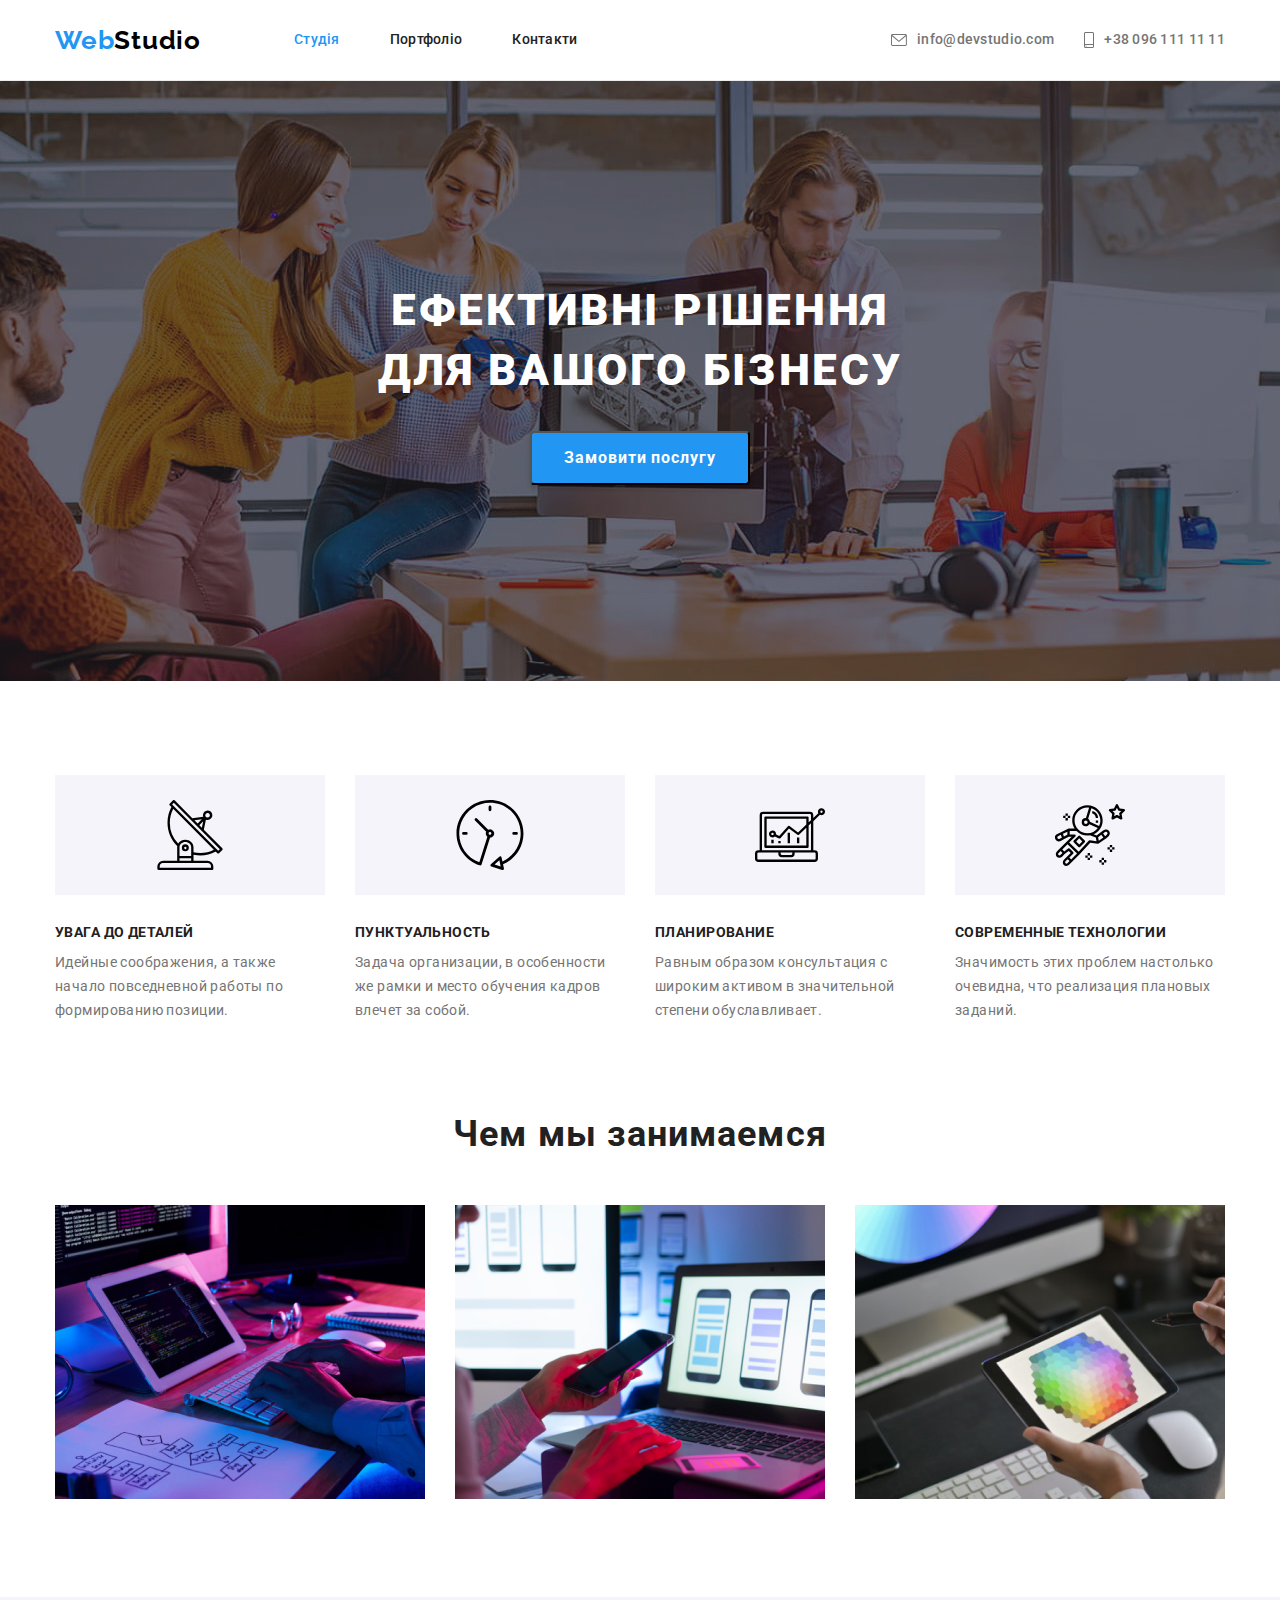
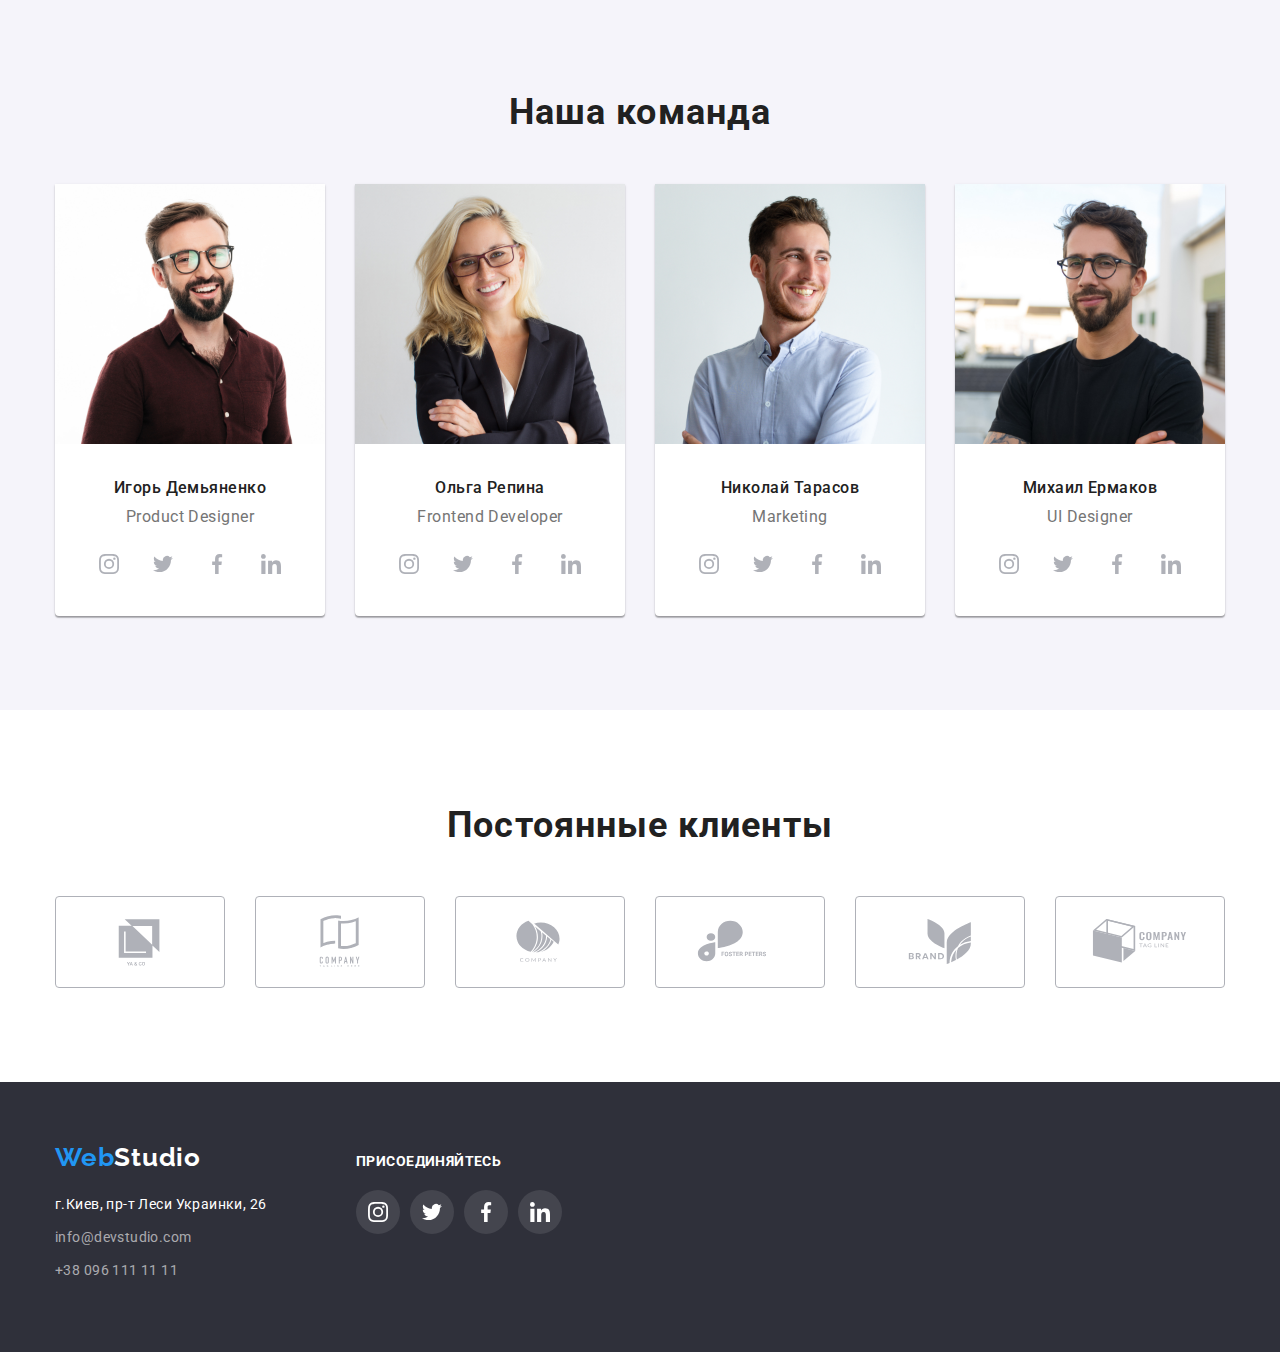
==== commit 0a4f4811: "Update index.html" ====
--- a/index.html
+++ b/index.html
@@ -4,7 +4,7 @@
     <meta charset="UTF-8" />
     <meta http-equiv="X-UA-Compatible" content="IE=edge" />
     <meta name="viewport" content="width=device-width, initial-scale=1.0" />
-    <title>Студия</title>
+    <title>Студія</title>
     <!-- Шрифти -->
     <link rel="preconnect" href="https://fonts.googleapis.com" />
     <link rel="preconnect" href="https://fonts.gstatic.com" crossorigin />
@@ -24,18 +24,18 @@
 
     <header class="page-header">
       <nav class="container main-nav">
-        <a href="./index.html" class="link-logo" aria-label="Логотип сайта Web Studio">
+        <a href="./index.html" class="link-logo" aria-label="Логотип сайту Web Studio">
           <p class="logo">Web<span class="header-logo">Studio</span></p>
         </a>
         <ul class="site-nav list">
           <li class="item">
-            <a href="./index.html" class="link current">Студия</a>
+            <a href="./index.html" class="link current">Студія</a>
           </li>
           <li class="item">
-            <a href="./portfolio.html" class="link">Портфолио</a>
+            <a href="./portfolio.html" class="link">Портфоліо</a>
           </li>
           <li class="item">
-            <a href="" class="link">Контакты</a>
+            <a href="" class="link">Контакти</a>
           </li>
         </ul>
         <ul class="header-group list">
@@ -64,17 +64,17 @@
 
       <section class="hero">
         <div class="container main-hero">
-          <h1 class="hero-title">Эффективные решения<br />для вашего бизнеса</h1>
-          <!-- <a href="" class="btn">Заказать услугу</a> -->
-
-          <button class="btn" type="button">Заказать услугу</button>
+          <h1 class="hero-title">Ефективні рішення<br />для вашого бізнесу</h1>
+          <!-- <a href="" class="btn">Замовити послугу</a> -->
+
+          <button class="btn" type="button">Замовити послугу</button>
         </div>
       </section>
       <!-- ABOUT -->
 
       <section class="about">
         <div class="container">
-          <h2 class="section-title" hidden>Особенности</h2>
+          <h2 class="section-title" hidden>Особливості</h2>
           <ul class="about-list list">
             <li class="item">
               <div class="icon-border">
@@ -82,7 +82,7 @@
                   <use href="./images/icons.svg#antenna"></use>
                 </svg>
               </div>
-              <h3 class="about-txt">Внимание к деталям</h3>
+              <h3 class="about-txt">Увага до деталей</h3>
               <p class="section-txt">
                 Идейные соображения, а также начало повседневной работы по формированию позиции.
               </p>
--- a/css/styles.css
+++ b/css/styles.css
@@ -272,7 +272,7 @@
     background: var(--accent-btn-cl);
 }
 
-/* Особенности About */
+/* Особливості About */
 
 .section.no-padding {
     padding-top: 0;
@@ -591,7 +591,7 @@
     fill: currentColor;
 }
 
-/* ПОРТФОЛИО */
+/* ПОРТФОЛІО */
 
 .filter {
     padding-top: 94px;
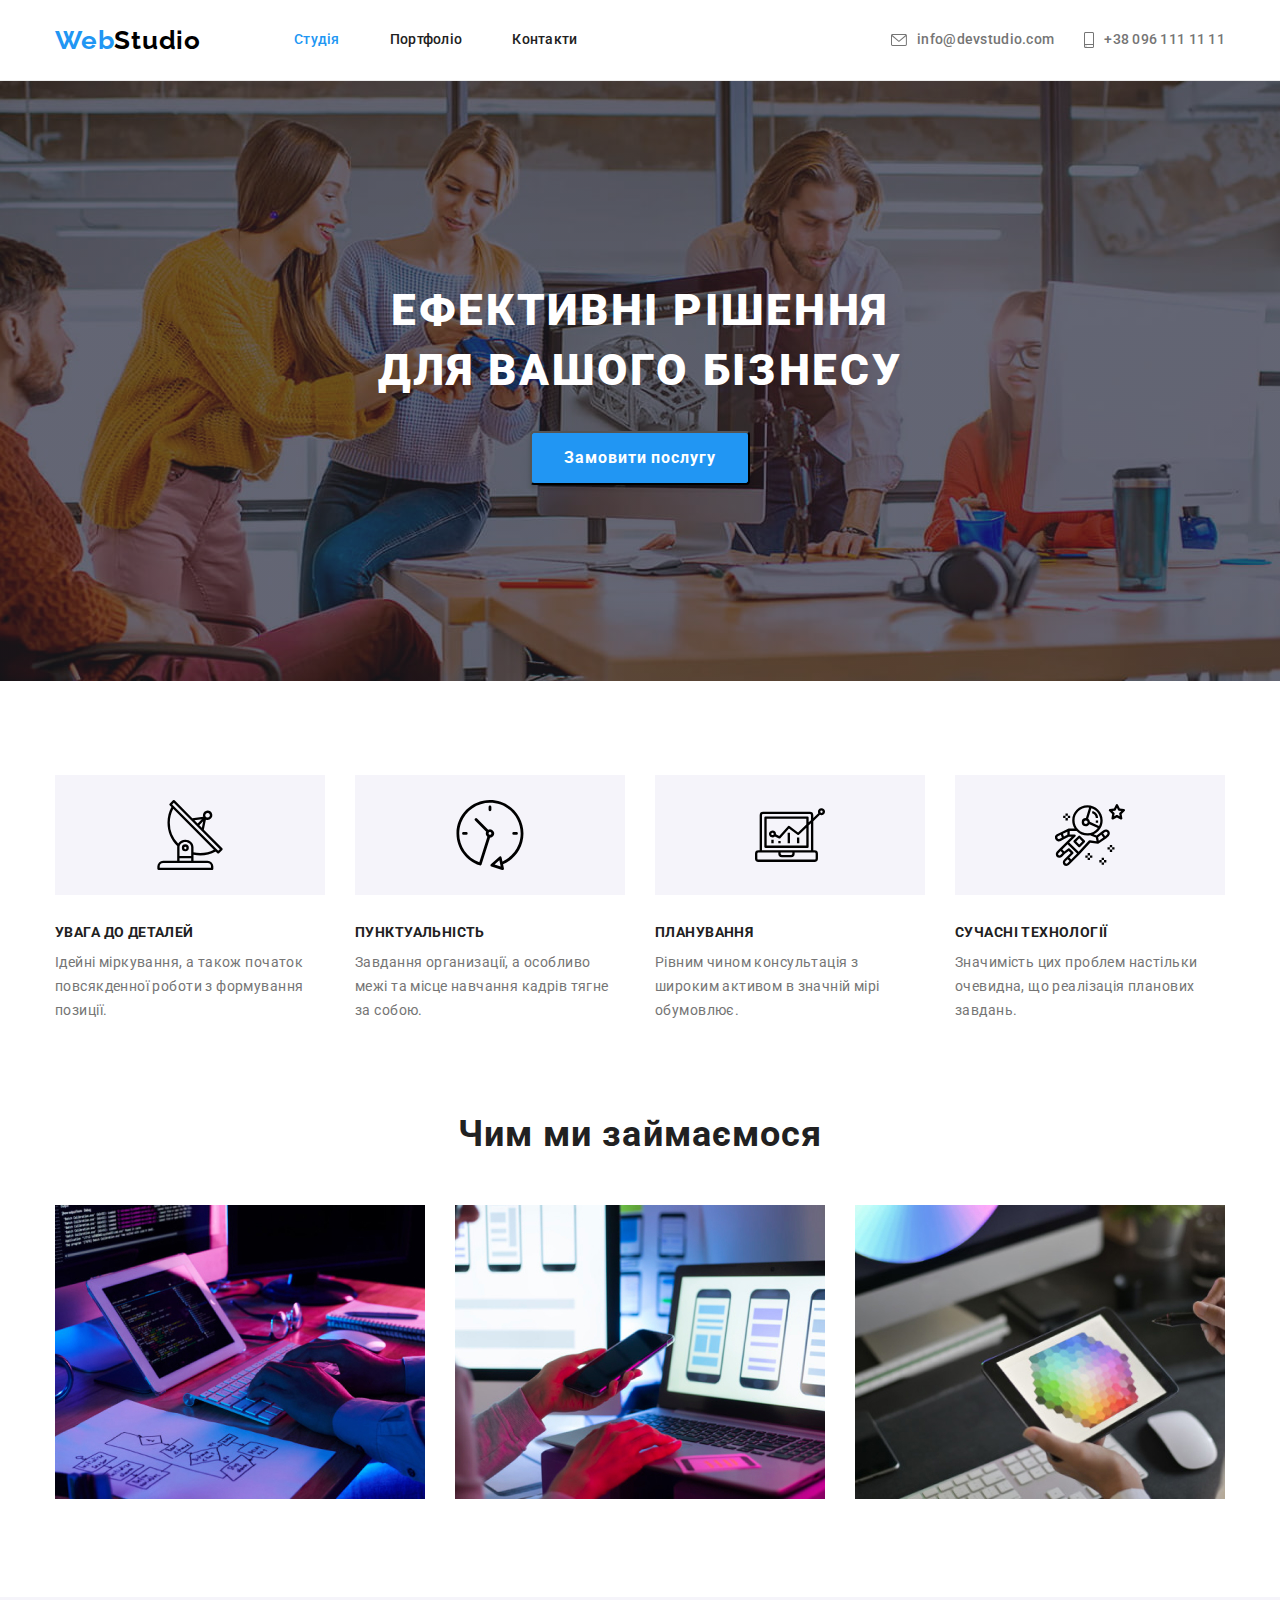
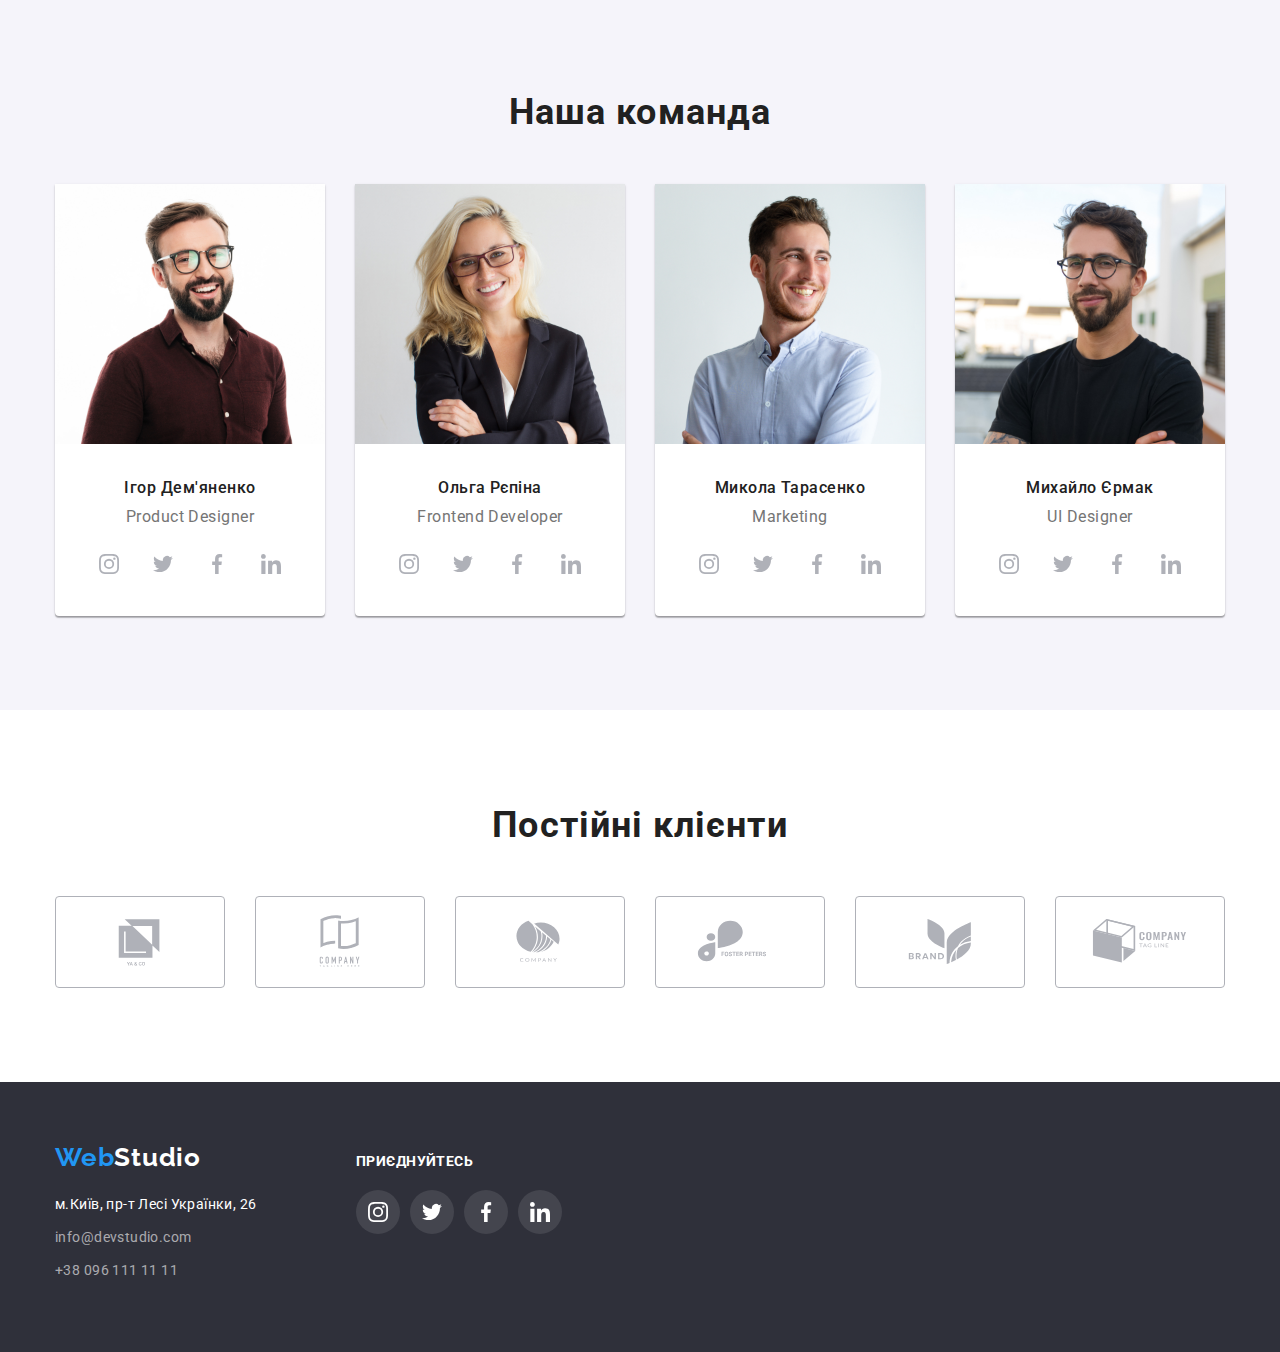
==== commit 0de16222: "локалізація" ====
--- a/index.html
+++ b/index.html
@@ -84,7 +84,7 @@
               </div>
               <h3 class="about-txt">Увага до деталей</h3>
               <p class="section-txt">
-                Идейные соображения, а также начало повседневной работы по формированию позиции.
+                Ідейні міркування, а також початок повсякденної роботи з формування позиції.
               </p>
             </li>
             <li class="item">
@@ -93,9 +93,9 @@
                   <use href="./images/icons.svg#clock"></use>
                 </svg>
               </div>
-              <h3 class="about-txt">Пунктуальность</h3>
+              <h3 class="about-txt">Пунктуальність</h3>
               <p class="section-txt">
-                Задача организации, в особенности же рамки и место обучения кадров влечет за собой.
+                Завдання организації, а особливо межі та місце навчання кадрів тягне за собою.
               </p>
             </li>
             <li class="item">
@@ -104,9 +104,9 @@
                   <use href="./images/icons.svg#diagram"></use>
                 </svg>
               </div>
-              <h3 class="about-txt">Планирование</h3>
+              <h3 class="about-txt">Планування</h3>
               <p class="section-txt">
-                Равным образом консультация с широким активом в значительной степени обуславливает.
+                Рівним чином консультація з широким активом в значній мірі обумовлює.
               </p>
             </li>
             <li class="item">
@@ -115,9 +115,9 @@
                   <use href="./images/icons.svg#astronaut"></use>
                 </svg>
               </div>
-              <h3 class="about-txt">Современные технологии</h3>
+              <h3 class="about-txt">Сучасні технології</h3>
               <p class="section-txt">
-                Значимость этих проблем настолько очевидна, что реализация плановых заданий.
+                Значимість цих проблем настільки очевидна, що реалізація планових завдань.
               </p>
             </li>
           </ul>
@@ -128,12 +128,12 @@
 
       <section class="work no-padding">
         <div class="container">
-          <h2 class="section-title">Чем мы занимаемся</h2>
+          <h2 class="section-title">Чим ми займаємося</h2>
           <ul class="work-list list">
             <li class="item">
               <img
                 src="./images/work-box/box-1.jpg"
-                alt="написание кода"
+                alt="написання коду"
                 width="370"
                 height="294"
               />
@@ -141,7 +141,7 @@
             <li class="item">
               <img
                 src="./images/work-box/box-2.jpg"
-                alt="создание макета"
+                alt="створення макету"
                 width="370"
                 height="294"
               />
@@ -149,7 +149,7 @@
             <li class="item">
               <img
                 src="./images/work-box/box-3.jpg"
-                alt="визуальное оформление"
+                alt="візуальне оздоблення"
                 width="370"
                 height="294"
               />
@@ -168,12 +168,12 @@
               <img
                 class="team-img"
                 src="./images/team-img/img-1.jpg"
-                alt="фото Игорь Демьяненко"
+                alt="фото Ігор Дем'яненко"
                 width="270"
                 height="260"
               />
               <div class="member-group">
-                <h3 class="member-title">Игорь Демьяненко</h3>
+                <h3 class="member-title">Ігор Дем'яненко</h3>
                 <p class="member-position">Product Designer</p>
                 <ul class="social list">
                   <li class="socials-item">
@@ -182,7 +182,7 @@
                       href=""
                       target="_blank"
                       rel="noopener noreferrer"
-                      aria-label="иконка Instagram"
+                      aria-label="іконка Instagram"
                     >
                       <svg class="socials-icon" width="20" height="20">
                         <use href="./images/icons.svg#instagram"></use>
@@ -195,7 +195,7 @@
                       href=""
                       target="_blank"
                       rel="noopener noreferrer"
-                      aria-label="иконка Twitter"
+                      aria-label="іконка Twitter"
                     >
                       <svg class="socials-icon" width="20" height="20">
                         <use href="./images/icons.svg#twitter"></use>
@@ -208,7 +208,7 @@
                       href=""
                       target="_blank"
                       rel="noopener noreferrer"
-                      aria-label="иконка Facebook"
+                      aria-label="іконка Facebook"
                     >
                       <svg class="socials-icon" width="20" height="20">
                         <use href="./images/icons.svg#facebook"></use>
@@ -221,7 +221,7 @@
                       href=""
                       target="_blank"
                       rel="noopener noreferrer"
-                      aria-label="иконка Linkedin"
+                      aria-label="іконка Linkedin"
                     >
                       <svg class="socials-icon" width="20" height="20">
                         <use href="./images/icons.svg#linkedin"></use>
@@ -235,12 +235,12 @@
               <img
                 class="team-img"
                 src="./images/team-img/img-2.jpg"
-                alt="фото Ольга Репина"
+                alt="фото Ольга Рєпіна"
                 width="270"
                 height="260"
               />
               <div class="member-group">
-                <h3 class="member-title">Ольга Репина</h3>
+                <h3 class="member-title">Ольга Рєпіна</h3>
                 <p class="member-position">Frontend Developer</p>
                 <ul class="social list">
                   <li class="socials-item">
@@ -249,7 +249,7 @@
                       href=""
                       target="_blank"
                       rel="noopener noreferrer"
-                      aria-label="иконка Instagram"
+                      aria-label="іконка Instagram"
                     >
                       <svg class="socials-icon" width="20" height="20">
                         <use href="./images/icons.svg#instagram"></use>
@@ -262,7 +262,7 @@
                       href=""
                       target="_blank"
                       rel="noopener noreferrer"
-                      aria-label="иконка Twitter"
+                      aria-label="іконка Twitter"
                     >
                       <svg class="socials-icon" width="20" height="20">
                         <use href="./images/icons.svg#twitter"></use>
@@ -275,7 +275,7 @@
                       href=""
                       target="_blank"
                       rel="noopener noreferrer"
-                      aria-label="иконка Facebook"
+                      aria-label="іконка Facebook"
                     >
                       <svg class="socials-icon" width="20" height="20">
                         <use href="./images/icons.svg#facebook"></use>
@@ -288,7 +288,7 @@
                       href=""
                       target="_blank"
                       rel="noopener noreferrer"
-                      aria-label="иконка Linkedin"
+                      aria-label="іконка Linkedin"
                     >
                       <svg class="socials-icon" width="20" height="20">
                         <use href="./images/icons.svg#linkedin"></use>
@@ -302,12 +302,12 @@
               <img
                 class="team-img"
                 src="./images/team-img/img-3.jpg"
-                alt="фото Николай Тарасов"
+                alt="фото Микола Тарасенко"
                 width="270"
                 height="260"
               />
               <div class="member-group">
-                <h3 class="member-title">Николай Тарасов</h3>
+                <h3 class="member-title">Микола Тарасенко</h3>
                 <p class="member-position">Marketing</p>
                 <ul class="social list">
                   <li class="socials-item">
@@ -316,7 +316,7 @@
                       href=""
                       target="_blank"
                       rel="noopener noreferrer"
-                      aria-label="иконка Instagram"
+                      aria-label="іконка Instagram"
                     >
                       <svg class="socials-icon" width="20" height="20">
                         <use href="./images/icons.svg#instagram"></use>
@@ -329,7 +329,7 @@
                       href=""
                       target="_blank"
                       rel="noopener noreferrer"
-                      aria-label="иконка Twitter"
+                      aria-label="іконка Twitter"
                     >
                       <svg class="socials-icon" width="20" height="20">
                         <use href="./images/icons.svg#twitter"></use>
@@ -342,7 +342,7 @@
                       href=""
                       target="_blank"
                       rel="noopener noreferrer"
-                      aria-label="иконка Facebook"
+                      aria-label="іконка Facebook"
                     >
                       <svg class="socials-icon" width="20" height="20">
                         <use href="./images/icons.svg#facebook"></use>
@@ -355,7 +355,7 @@
                       href=""
                       target="_blank"
                       rel="noopener noreferrer"
-                      aria-label="иконка Linkedin"
+                      aria-label="іконка Linkedin"
                     >
                       <svg class="socials-icon" width="20" height="20">
                         <use href="./images/icons.svg#linkedin"></use>
@@ -369,12 +369,12 @@
               <img
                 class="team-img"
                 src="./images/team-img/img-4.jpg"
-                alt="фото Михаил Ермаков"
+                alt="фото Михайло Єрмак"
                 width="270"
                 height="260"
               />
               <div class="member-group">
-                <h3 class="member-title">Михаил Ермаков</h3>
+                <h3 class="member-title">Михайло Єрмак</h3>
                 <p class="member-position">UI Designer</p>
                 <ul class="social list">
                   <li class="socials-item">
@@ -383,7 +383,7 @@
                       href=""
                       target="_blank"
                       rel="noopener noreferrer"
-                      aria-label="иконка Instagram"
+                      aria-label="іконка Instagram"
                     >
                       <svg class="socials-icon" width="20" height="20">
                         <use href="./images/icons.svg#instagram"></use>
@@ -396,7 +396,7 @@
                       href=""
                       target="_blank"
                       rel="noopener noreferrer"
-                      aria-label="иконка Twitter"
+                      aria-label="іконка Twitter"
                     >
                       <svg class="socials-icon" width="20" height="20">
                         <use href="./images/icons.svg#twitter"></use>
@@ -409,7 +409,7 @@
                       href=""
                       target="_blank"
                       rel="noopener noreferrer"
-                      aria-label="иконка Facebook"
+                      aria-label="іконка Facebook"
                     >
                       <svg class="socials-icon" width="20" height="20">
                         <use href="./images/icons.svg#facebook"></use>
@@ -422,7 +422,7 @@
                       href=""
                       target="_blank"
                       rel="noopener noreferrer"
-                      aria-label="иконка Linkedin"
+                      aria-label="іконка Linkedin"
                     >
                       <svg class="socials-icon" width="20" height="20">
                         <use href="./images/icons.svg#linkedin"></use>
@@ -440,7 +440,7 @@
 
       <section class="section clients">
         <div class="container">
-          <h2 class="section-title">Постоянные клиенты</h2>
+          <h2 class="section-title">Постійні клієнти</h2>
           <ul class="client-list list">
             <li class="client-item">
               <svg class="client-icon" width="106" height="60">
@@ -486,7 +486,7 @@
             <p class="logo">Web<span class="footer-logo">Studio</span></p>
           </a>
           <address class="footer-group">
-            <p class="contact">г.Киев, пр-т Леси Украинки, 26</p>
+            <p class="contact">м.Київ, пр-т Лесі Українки, 26</p>
             <ul class="cont-list list">
               <li class="item">
                 <a href="mailto:info@devstudio.com" class="contact-link">info@devstudio.com</a>
@@ -498,7 +498,7 @@
           </address>
         </div>
         <div class="join-group">
-          <h3 class="join-title">Присоединяйтесь</h3>
+          <h3 class="join-title">Приєднуйтесь</h3>
           <ul class="social list">
             <li class="socials-item">
               <a
@@ -506,7 +506,7 @@
                 href=""
                 target="_blank"
                 rel="noopener noreferrer"
-                aria-label="иконка Instagram"
+                aria-label="іконка Instagram"
               >
                 <svg class="socials-icon" width="20" height="20">
                   <use href="./images/icons.svg#instagram"></use>
@@ -519,7 +519,7 @@
                 href=""
                 target="_blank"
                 rel="noopener noreferrer"
-                aria-label="иконка Twitter"
+                aria-label="іконка Twitter"
               >
                 <svg class="socials-icon" width="20" height="20">
                   <use href="./images/icons.svg#twitter"></use>
@@ -532,7 +532,7 @@
                 href=""
                 target="_blank"
                 rel="noopener noreferrer"
-                aria-label="иконка Facebook"
+                aria-label="іконка Facebook"
               >
                 <svg class="socials-icon" width="20" height="20">
                   <use href="./images/icons.svg#facebook"></use>
@@ -545,7 +545,7 @@
                 href=""
                 target="_blank"
                 rel="noopener noreferrer"
-                aria-label="иконка Linkedin"
+                aria-label="іконка Linkedin"
               >
                 <svg class="socials-icon" width="20" height="20">
                   <use href="./images/icons.svg#linkedin"></use>
